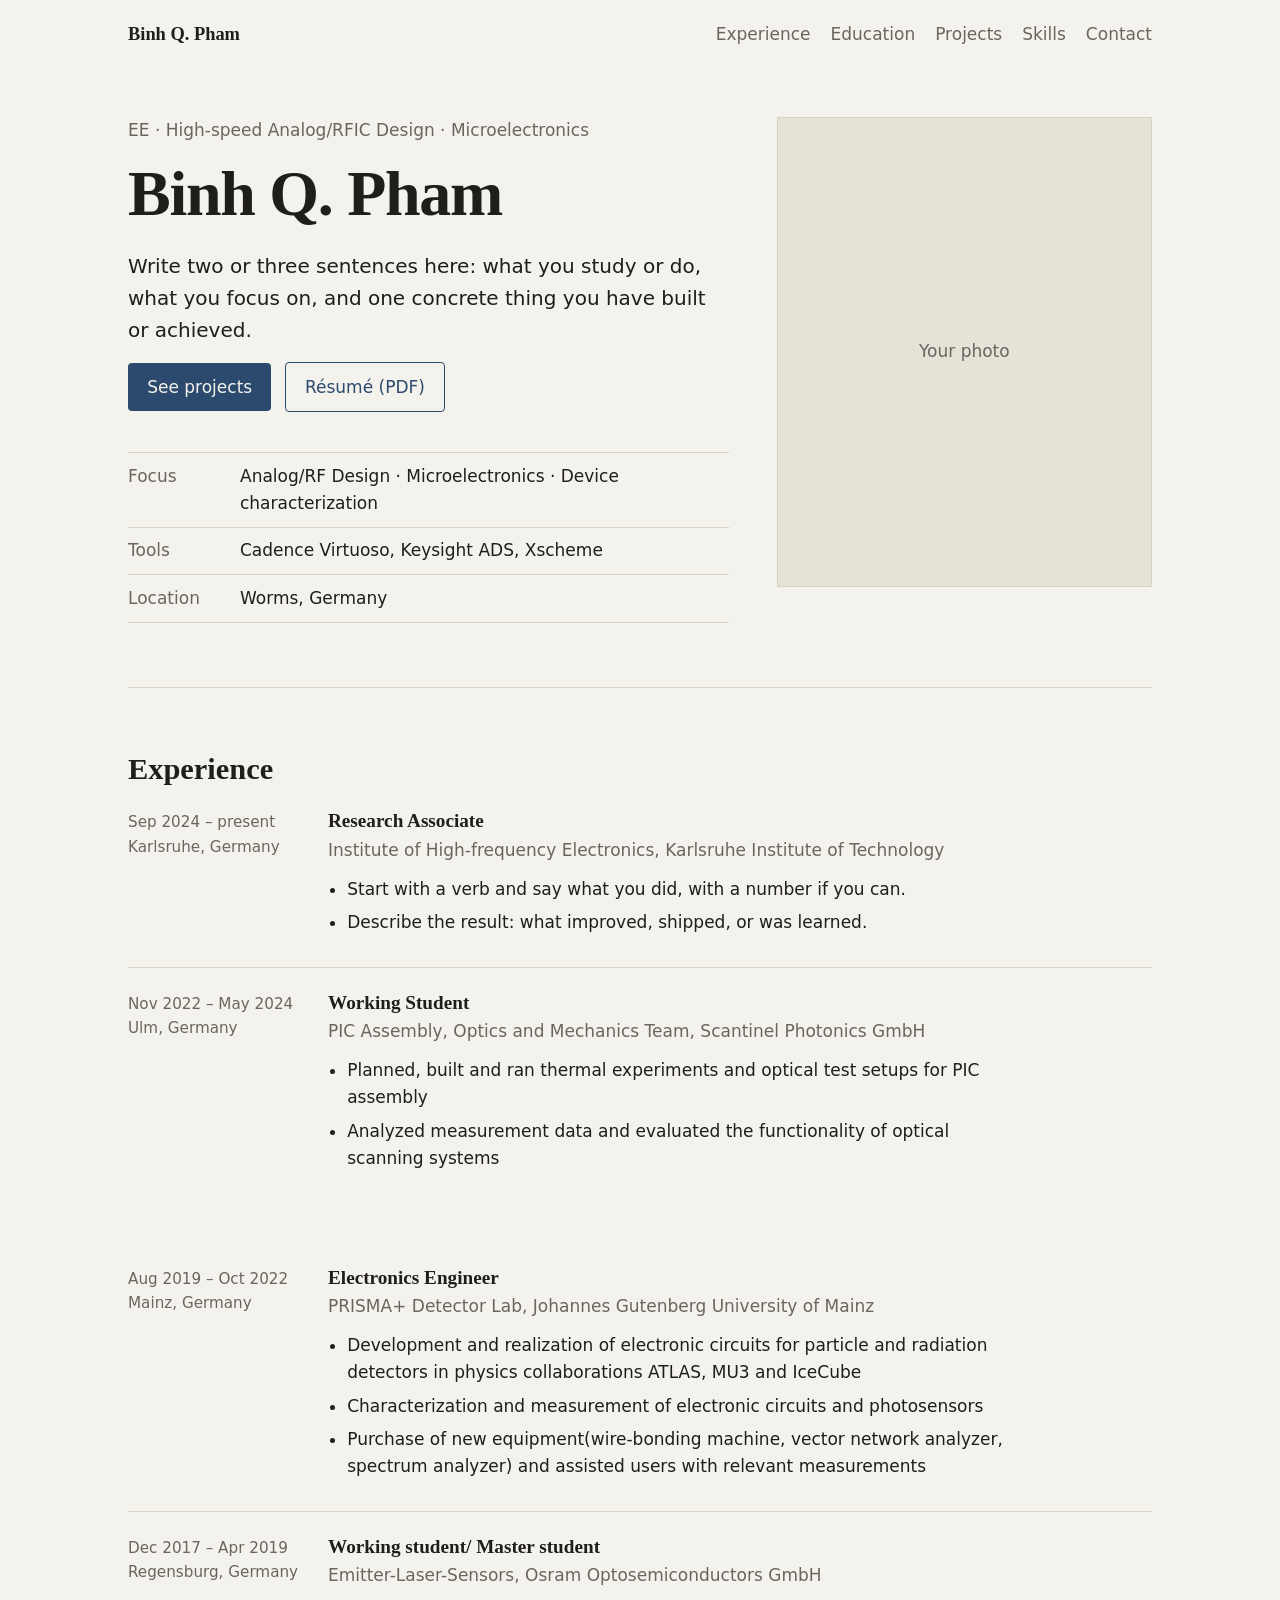
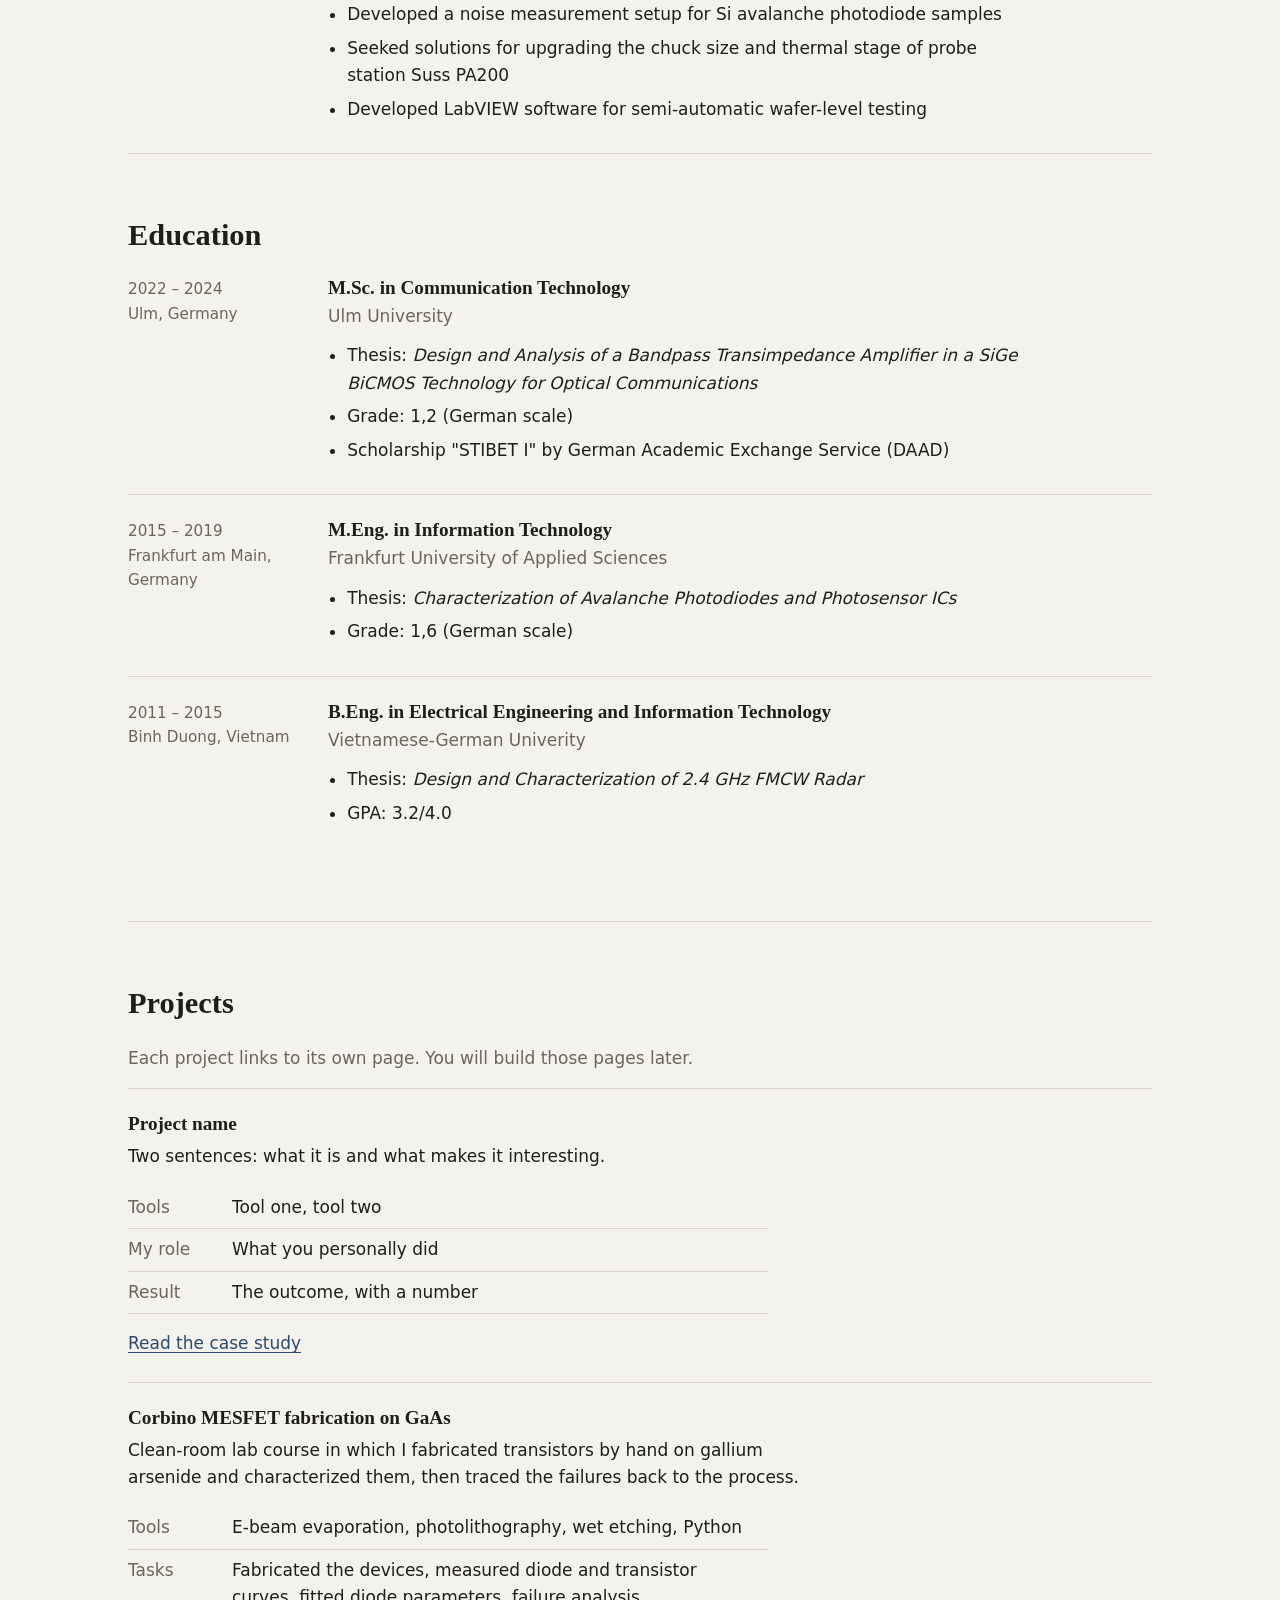
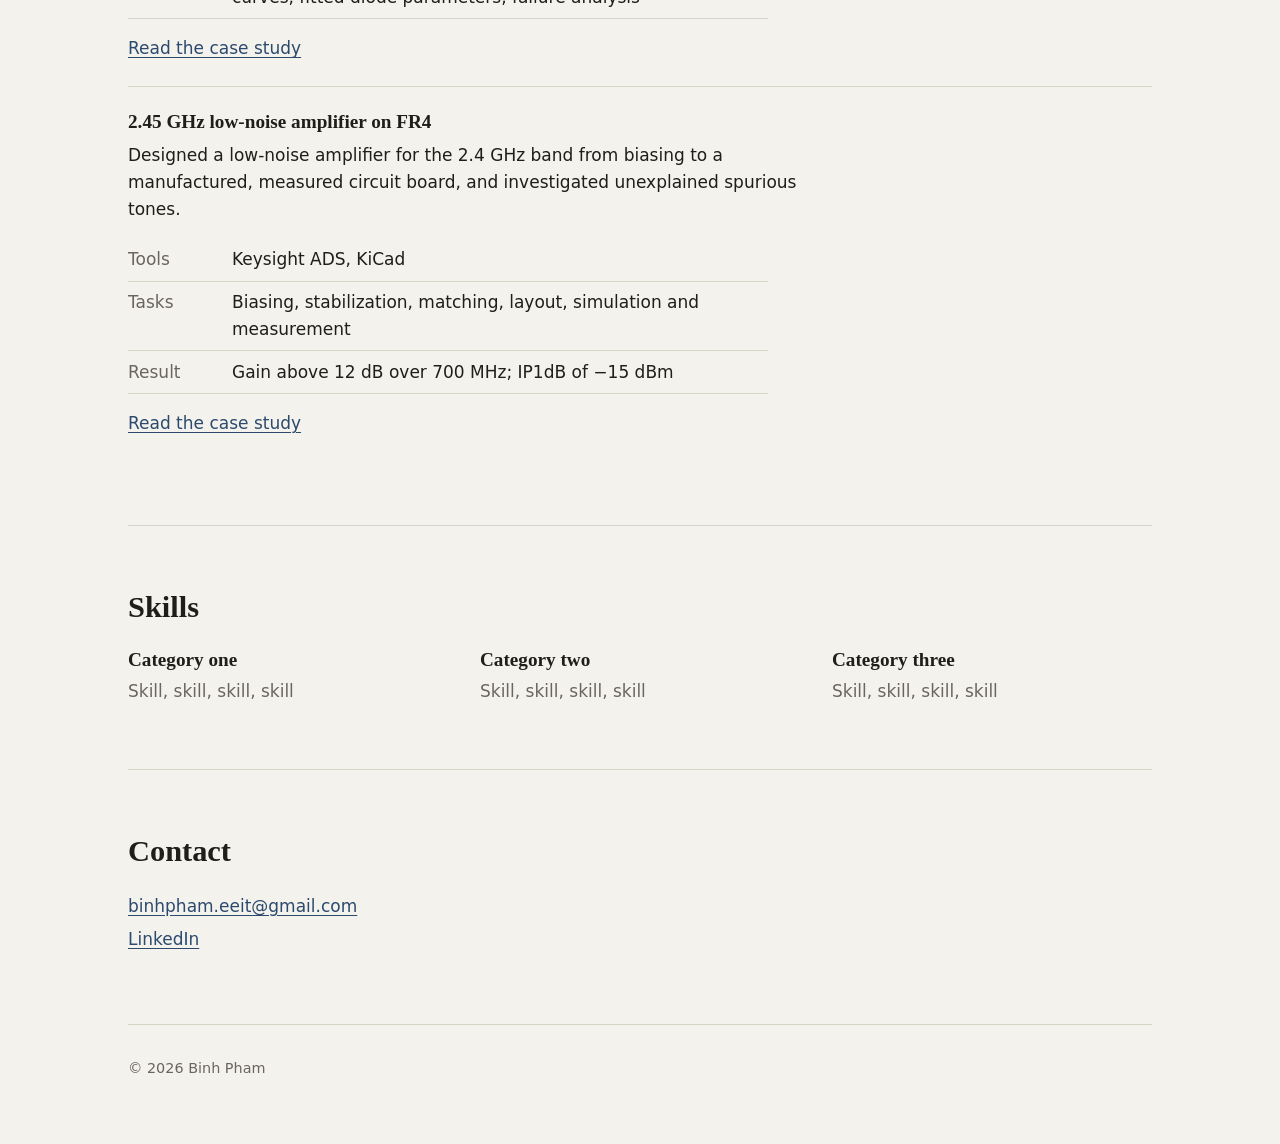
==== index.html @ affe750f "Update index.html" ====
<!DOCTYPE html>
<!-- Every HTML file starts with the line above. It tells the browser "this is modern HTML". -->
<html lang="en">
<head>
  <!-- <head> holds information ABOUT the page. Nothing in here is shown on the page itself. -->
  <meta charset="utf-8">
  <!-- Makes the page scale correctly on phones. Always include it. -->
  <meta name="viewport" content="width=device-width, initial-scale=1">

  <!-- The text shown in the browser tab and in Google results. -->
  <title>Binh Pham — High-speed Analog/RFIC</title>
  <meta name="description" content="One sentence about who you are and what you do.">
  <meta name="theme-color" content="#f4f2ed">

  <!-- Connects this page to your stylesheet. The path is relative: same folder as index.html. -->
  <link rel="stylesheet" href="style.css">
</head>

<body>
  <!-- <body> holds everything visible on the page. -->

  <!-- Lets keyboard users jump past the menu. It stays hidden until they press Tab. -->
  <a class="skip" href="#main">Skip to content</a>

  <!-- <header> = the top bar. <nav> = a group of navigation links. -->
  <header class="site-header">
    <a class="brand" href="index.html">Binh Q. Pham</a>
    <nav aria-label="Main">
      <!-- href="#experience" scrolls to the element with id="experience" further down. -->
      <a href="#experience">Experience</a>
      <a href="#education">Education</a>
      <a href="#projects">Projects</a>
      <a href="#skills">Skills</a>
      <a href="#contact">Contact</a>
    </nav>
  </header>

  <!-- <main> = the unique content of this page. Use it once per page. -->
  <main id="main">

    <!-- ===== HERO: the first thing visitors see ===== -->
    <section class="hero">
      <div class="hero-text">
        <p class="kicker">EE &middot; High-speed Analog/RFIC Design &middot; Microelectronics</p>
        <!-- <h1> is the main title. Use exactly one per page. -->
        <h1>Binh Q. Pham</h1>
        <p class="lead">
          Write two or three sentences here: what you study or do, what you focus on,
          and one concrete thing you have built or achieved.
        </p>
        <p>
          <a class="button" href="#projects">See projects</a>
          <a class="button button-quiet" href="assets/your-resume.pdf">Résumé (PDF)</a>
        </p>

        <!-- A <dl> is a "description list": pairs of label (dt) and value (dd). -->
        <dl class="facts">
          <div><dt>Focus</dt><dd>Analog/RF Design &middot; Microelectronics &middot; Device characterization</dd></div>
          <div><dt>Tools</dt><dd>Cadence Virtuoso, Keysight ADS, Xscheme</dd></div>
          <div><dt>Location</dt><dd>Worms, Germany</dd></div>
        </dl>
      </div>

      <!-- Placeholder portrait. Later, replace this whole <div> with:
           <img src="assets/portrait.jpg" alt="Portrait of Your Name"> -->
      <figure class="portrait">
        <div class="portrait-box" role="img" aria-label="Portrait placeholder">Your photo</div>
        <!--figcaption>Fig. 1: A caption about the photo</figcaption-->
      </figure>
    </section>

    <!-- ===== EXPERIENCE ===== -->
    <section id="experience">
      <h2>Experience</h2>

      <!-- <article> = a self-contained block. Copy this block for each job. -->
      <article class="entry">
        <p class="entry-meta">Sep 2024 – present<br>Karlsruhe, Germany</p>
        <div>
          <h3>Research Associate</h3>
          <p class="org">Institute of High-frequency Electronics, Karlsruhe Institute of Technology</p>
          <!-- <ul> = bullet list, <li> = one bullet. -->
          <ul>
            <li>Start with a verb and say what you did, with a number if you can.</li>
            <li>Describe the result: what improved, shipped, or was learned.</li>
          </ul>
        </div>
      </article>

      <article class="entry">
        <p class="entry-meta">Nov 2022 – May 2024<br>Ulm, Germany</p>
        <div>
          <h3>Working Student</h3>
          <p class="org">PIC Assembly, Optics and Mechanics Team, Scantinel Photonics GmbH</p>
          <ul>
            <li>Planned, built and ran thermal experiments and optical test setups for PIC assembly</li>
            <li>Analyzed measurement data and evaluated the functionality of optical scanning systems</li>
            <!--li>Describe another.</li-->
          </ul>
        </div>
      </article>
    </section>

      <article class="entry">
        <p class="entry-meta">Aug 2019 – Oct 2022<br>Mainz, Germany</p>
        <div>
          <h3>Electronics Engineer</h3>
          <p class="org">PRISMA+ Detector Lab, Johannes Gutenberg University of Mainz</p>
          <!-- <ul> = bullet list, <li> = one bullet. -->
          <ul>
            <li>Development and realization of electronic circuits for particle and radiation detectors in physics collaborations ATLAS, MU3 and IceCube</li>
            <li>Characterization and measurement of electronic circuits and photosensors</li>
            <li>Purchase of new equipment(wire-bonding machine, vector network analyzer, spectrum analyzer) and assisted users with relevant measurements</li>
          </ul>
        </div>
      </article>

      <article class="entry">
        <p class="entry-meta">Dec 2017 – Apr 2019<br>Regensburg, Germany</p>
        <div>
          <h3>Working student/ Master student</h3>
          <p class="org">Emitter-Laser-Sensors, Osram Optosemiconductors GmbH</p>
          <!-- <ul> = bullet list, <li> = one bullet. -->
          <ul>
            <li>Developed a noise measurement setup for Si avalanche photodiode samples</li>
            <li>Seeked solutions for upgrading the chuck size and thermal stage of probe station Suss PA200</li>
            <li>Developed LabVIEW software for semi-automatic wafer-level testing</li>
          </ul>
        </div>
      </article>


    <!-- ===== EDUCATION ===== -->
    <!-- Same structure as Experience, so it reuses the same CSS (class="entry"). -->
    <section id="education">
      <h2>Education</h2>
 
      <!-- Copy this whole <article> block for each degree. List the most recent first. -->
      <article class="entry">
        <p class="entry-meta">2022 – 2024<br>Ulm, Germany</p>
        <div>
          <h3>M.Sc. in Communication Technology</h3>
          <p class="org">Ulm University</p>
          <ul>
            <li>Thesis: <em>Design and Analysis of a Bandpass Transimpedance Amplifier in a SiGe BiCMOS Technology for Optical Communications</em></li>
            <li>Grade: 1,2 (German scale)</li>
            <li>Scholarship "STIBET I" by German Academic Exchange Service (DAAD)</li>
          </ul>
        </div>
      </article>
      
      <article class="entry">
        <p class="entry-meta">2015 – 2019<br>Frankfurt am Main, Germany</p>
        <div>
          <h3>M.Eng. in Information Technology</h3>
          <p class="org">Frankfurt University of Applied Sciences</p>
          <ul>
            <li>Thesis: <em>Characterization of Avalanche Photodiodes and Photosensor ICs</em></li>
            <li>Grade: 1,6 (German scale)</li>
          </ul>
        </div>
      </article>
 
      <article class="entry">
        <p class="entry-meta">2011 – 2015<br>Binh Duong, Vietnam</p>
        <div>
          <h3>B.Eng. in Electrical Engineering and Information Technology</h3>
          <p class="org">Vietnamese-German Univerity</p>
          <ul>
            <li>Thesis: <em>Design and Characterization of 2.4 GHz FMCW Radar</em></li>
            <li>GPA: 3.2/4.0</li>
          </ul>
        </div>
      </article>
    </section>

    
    <!-- ===== PROJECTS ===== -->
    <section id="projects">
      <h2>Projects</h2>
      <p class="section-note">Each project links to its own page. You will build those pages later.</p>

      <article class="project">
        <h3>Project name</h3>
        <p>Two sentences: what it is and what makes it interesting.</p>
        <!-- A table is the right tool for rows of facts like this. -->
        <table>
          <tr><th scope="row">Tools</th><td>Tool one, tool two</td></tr>
          <tr><th scope="row">My role</th><td>What you personally did</td></tr>
          <tr><th scope="row">Result</th><td>The outcome, with a number</td></tr>
        </table>
        <a href="projects/project-one.html">Read the case study</a>
      </article>

      <article class="project">
        <h3>Corbino MESFET fabrication on GaAs</h3>
        <p>Clean-room lab course in which I fabricated transistors by hand on gallium arsenide and characterized them, then traced the failures back to the process.</p>
        <!-- A table is the right tool for rows of facts like this. -->
        <table>
          <tr><th scope="row">Tools</th><td>E-beam evaporation, photolithography, wet etching, Python</td></tr>
          <tr><th scope="row">Tasks</th><td>Fabricated the devices, measured diode and transistor curves, fitted diode parameters, failure analysis</td></tr>
          <!--tr><th scope="row">Result</th><td>1 of 4 wafers gave working transistors; gap of 1.8 µm vs under 0.5 µm explained the failures</td></tr-->
        </table>
        <a href="projects/semiconductor-lab.html">Read the case study</a>
      </article>

      <article class="project">
        <h3>2.45 GHz low-noise amplifier on FR4</h3>
        <p>Designed a low-noise amplifier for the 2.4 GHz band from biasing to a manufactured, measured circuit board, and investigated unexplained spurious tones.</p>
        <table>
          <tr><th scope="row">Tools</th><td>Keysight ADS, KiCad</td></tr>
          <tr><th scope="row">Tasks</th><td>Biasing, stabilization, matching, layout, simulation and measurement</td></tr>
          <tr><th scope="row">Result</th><td>Gain above 12 dB over 700 MHz; IP1dB of −15 dBm</td></tr>
        </table>
        <a href="projects/lna-2p45ghz.html">Read the case study</a>
      </article>
    </section>

    <!-- ===== SKILLS ===== -->
    <section id="skills">
      <h2>Skills</h2>
      <div class="skills">
        <div>
          <h3>Category one</h3>
          <p>Skill, skill, skill, skill</p>
        </div>
        <div>
          <h3>Category two</h3>
          <p>Skill, skill, skill, skill</p>
        </div>
        <div>
          <h3>Category three</h3>
          <p>Skill, skill, skill, skill</p>
        </div>
      </div>
    </section>

    <!-- ===== CONTACT ===== -->
    <section id="contact">
      <h2>Contact</h2>
      <!--p>Say what you are looking for, for example internships or collaborations.</p-->
      <ul class="links">
        <li><a href="mailto:binhpham.eeit@gmail.com">binhpham.eeit@gmail.com</a></li>
        <li><a href="https://www.linkedin.com/in/phamquangbinh">LinkedIn</a></li>
        <!--li><a href="https://github.com/your-username">GitHub</a></li-->
      </ul>
    </section>

  </main>

  <!-- <footer> = the bottom strip of the page. -->
  <footer class="site-footer">
    <p>© 2026 Binh Pham</p>
  </footer>

</body>
</html>
---- style.css ----
/* CSS controls how the HTML looks. Each rule is: selector { property: value; } */

/* 1. Variables: define colors and fonts once, reuse them everywhere with var(--name). */
:root {
  --paper: #f4f2ed;   /* page background, warm off-white like the reference */
  --ink: #1f1e1b;     /* main text */
  --muted: #6a665e;   /* secondary text */
  --rule: #d8d3c7;    /* thin divider lines */
  --accent: #2c4a6e;  /* links and buttons: change this to make it yours */

  --serif: Georgia, "Times New Roman", serif;
  --sans: system-ui, -apple-system, "Segoe UI", Roboto, sans-serif;
}

/* 2. Reset: make width calculations predictable and remove default page margin. */
* { box-sizing: border-box; }
html { scroll-behavior: smooth; scroll-padding-top: 4.5rem; }
body {
  margin: 0;
  background: var(--paper);
  color: var(--ink);
  font-family: var(--sans);
  font-size: 1.0625rem;   /* 17px */
  line-height: 1.6;
}

/* 3. Typography */
h1, h2, h3 { font-family: var(--serif); font-weight: 600; line-height: 1.15; margin: 0; }
h1 { font-size: clamp(2.6rem, 6vw, 4rem); letter-spacing: -0.02em; }
h2 { font-size: 1.9rem; margin-bottom: 1.5rem; }
h3 { font-size: 1.2rem; }
p { margin: 0 0 1rem; max-width: 65ch; }   /* ch = width of a "0"; keeps lines readable */
a { color: var(--accent); text-underline-offset: 3px; }
a:hover { text-decoration-thickness: 2px; }

/* Visible outline for keyboard users */
a:focus-visible { outline: 3px solid var(--accent); outline-offset: 3px; }

/* 4. Layout: every section is centered and no wider than 64rem. */
.site-header, main, .site-footer {
  width: min(64rem, 100% - 2.5rem);   /* 2.5rem of breathing room on small screens */
  margin-inline: auto;
}
section { padding: 4rem 0; border-top: 1px solid var(--rule); }
.hero { border-top: 0; }

/* Skip link: hidden until focused */
.skip { position: absolute; left: -999px; }
.skip:focus { left: 1rem; top: 1rem; background: var(--ink); color: var(--paper); padding: .5rem 1rem; }

/* 5. Header: brand on the left, links on the right (flexbox does the spacing). */
.site-header {
  display: flex;
  justify-content: space-between;
  align-items: center;
  flex-wrap: wrap;
  gap: .5rem 1.5rem;
  padding: 1.25rem 0;
}
.brand { font-family: var(--serif); font-weight: 600; font-size: 1.15rem; color: var(--ink); text-decoration: none; }
nav { display: flex; flex-wrap: wrap; gap: 1.25rem; }
nav a { color: var(--muted); text-decoration: none; }
nav a:hover { color: var(--ink); }

/* 6. Hero: text on the left, portrait on the right (grid = two columns). */
.hero {
  display: grid;
  grid-template-columns: 1.6fr 1fr;
  gap: 3rem;
  align-items: start;
  padding-top: 3rem;
}
.kicker { color: var(--muted); margin-bottom: .75rem; }
.lead { font-size: 1.25rem; margin-top: 1.25rem; }

.button {
  display: inline-block;
  background: var(--accent);
  color: var(--paper);
  padding: .65rem 1.2rem;
  border-radius: 4px;
  text-decoration: none;
  margin: 0 .5rem .5rem 0;
}
.button:hover { background: var(--ink); }
.button-quiet { background: transparent; color: var(--accent); border: 1px solid var(--accent); }
.button-quiet:hover { background: var(--accent); color: var(--paper); }

/* Facts list under the hero text */
.facts { margin: 2rem 0 0; border-top: 1px solid var(--rule); }
.facts div { display: grid; grid-template-columns: 7rem 1fr; padding: .6rem 0; border-bottom: 1px solid var(--rule); }
.facts dt { color: var(--muted); }
.facts dd { margin: 0; }

/* Portrait figure and caption */
.portrait { margin: 0; }
.portrait-box {
  aspect-ratio: 4 / 5;
  background: #e6e2d8;
  border: 1px solid var(--rule);
  display: grid;
  place-items: center;
  color: var(--muted);
}
.portrait img { width: 100%; height: auto; display: block; }
figcaption { margin-top: .5rem; font-size: .85rem; color: var(--muted); }

/* 7. Experience: date column on the left, details on the right */
.entry { display: grid; grid-template-columns: 11rem 1fr; gap: 1.5rem; padding: 1.5rem 0; border-top: 1px solid var(--rule); }
.entry:first-of-type { border-top: 0; padding-top: 0; }
.entry-meta { color: var(--muted); font-size: .95rem; margin: 0; }
.org { color: var(--muted); margin: .25rem 0 .75rem; }
.entry ul { margin: 0; padding-left: 1.2rem; max-width: 65ch; }
.entry li { margin-bottom: .4rem; }

/* 8. Projects */
.section-note { color: var(--muted); }
.project { padding: 1.5rem 0; border-top: 1px solid var(--rule); }
.project h3 { margin-bottom: .5rem; }
table { border-collapse: collapse; margin: 1rem 0; width: 100%; max-width: 40rem; }
th, td { text-align: left; vertical-align: top; padding: .45rem 1rem .45rem 0; border-bottom: 1px solid var(--rule); }
th { width: 6.5rem; font-weight: 500; color: var(--muted); }

/* 9. Skills: three columns that stack on small screens automatically */
.skills { display: grid; grid-template-columns: repeat(auto-fit, minmax(14rem, 1fr)); gap: 2rem; }
.skills h3 { margin-bottom: .4rem; }
.skills p { margin: 0; color: var(--muted); }

/* 10. Contact and footer */
.links { list-style: none; padding: 0; margin: 0; }
.links li { margin-bottom: .4rem; }
.site-footer { padding: 2rem 0 3rem; border-top: 1px solid var(--rule); color: var(--muted); font-size: .9rem; }

/* 11. Responsive: below 700px wide, stack columns instead of side by side. */
@media (max-width: 700px) {
  .hero { grid-template-columns: 1fr; }
  .portrait { max-width: 18rem; }
  .entry { grid-template-columns: 1fr; gap: .5rem; }
}

/* Respect people who turn off animations in their system settings. */
@media (prefers-reduced-motion: reduce) {
  html { scroll-behavior: auto; }
}

/* ===== Case-study pages (projects/*.html) ===== */

/* Small "back" link above the page title */
.back { display: inline-block; margin-bottom: 1.5rem; color: var(--muted); text-decoration: none; }
.back:hover { color: var(--ink); }

/* Figures inside the text: image on top, caption below */
main figure { margin: 1.5rem 0; }
main figure img { width: 100%; height: auto; display: block; border: 1px solid var(--rule); background: #fff; }
.hero .portrait img { border: 0; }

/* Two figures side by side; they stack on narrow screens */
.figure-row { display: grid; grid-template-columns: repeat(auto-fit, minmax(16rem, 1fr)); gap: 1.5rem; }
.figure-row figure { margin: 0; }

/* Process steps: numbering is correct here because the content really is a sequence */
.steps { list-style: none; counter-reset: step; padding: 0; margin: 1.5rem 0; max-width: 46rem; }
.steps li { counter-increment: step; display: grid; grid-template-columns: 2.5rem 1fr; gap: 0 1rem; padding: 1rem 0; border-top: 1px solid var(--rule); }
.steps li::before { content: counter(step); font-family: var(--serif); font-size: 1.5rem; line-height: 1.2; color: var(--accent); }
.steps h3 { font-size: 1.05rem; margin-bottom: .25rem; }
.steps p { margin: 0; }

/* Case-study sections have a little less vertical padding than the home page */
.case section { padding: 3rem 0; }
.case h2 { margin-bottom: 1rem; }
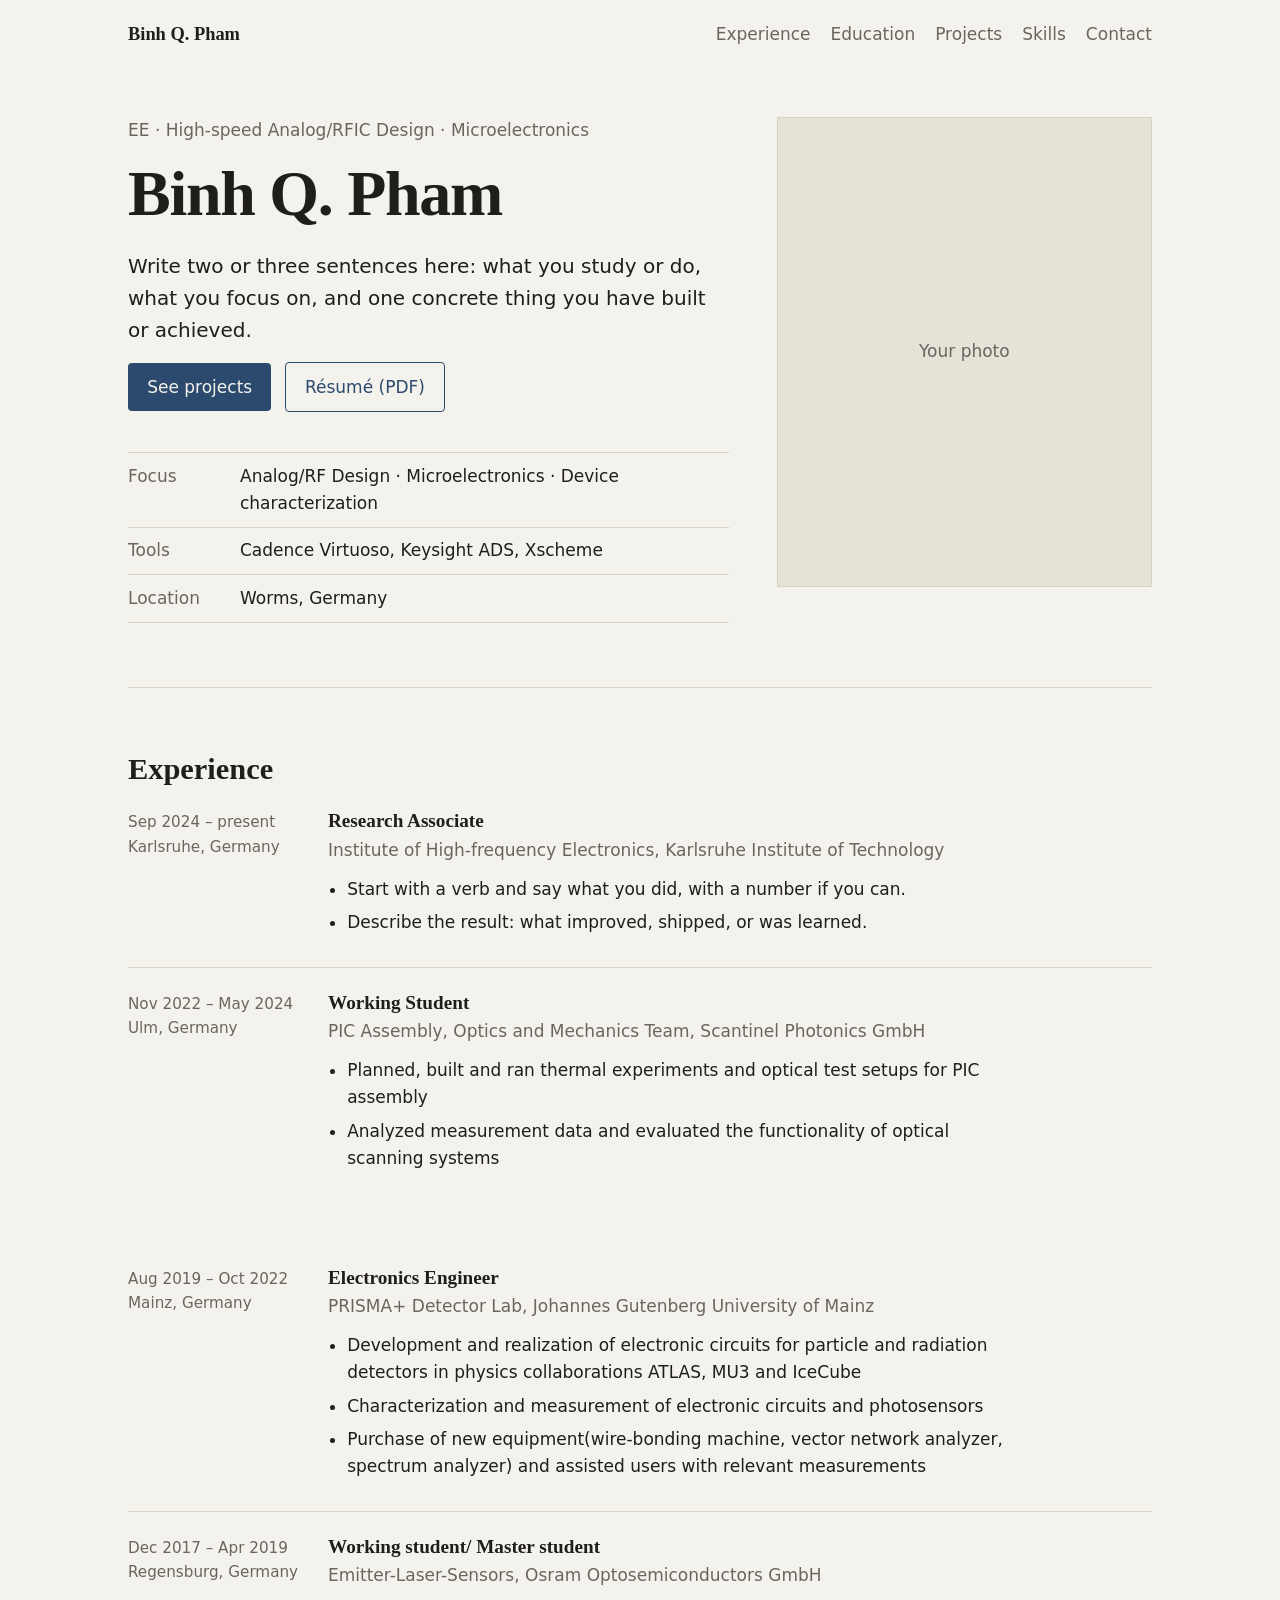
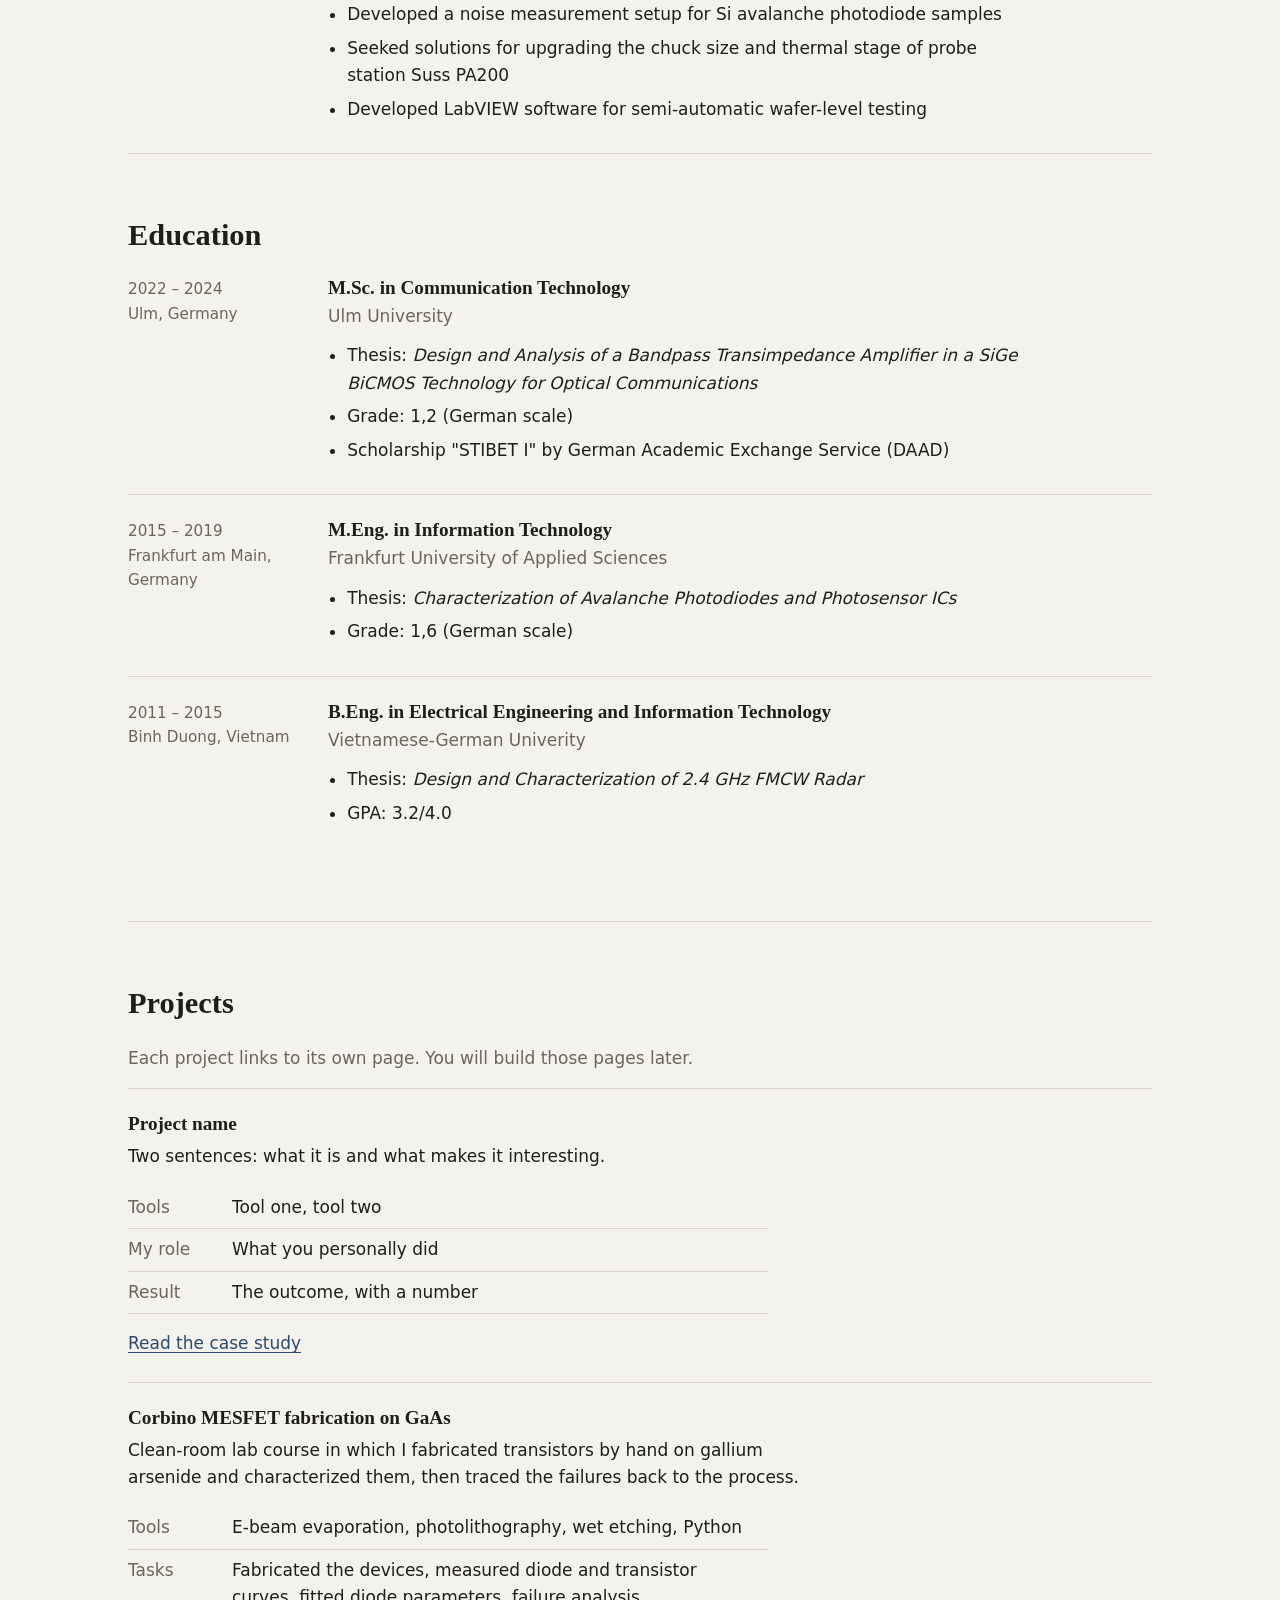
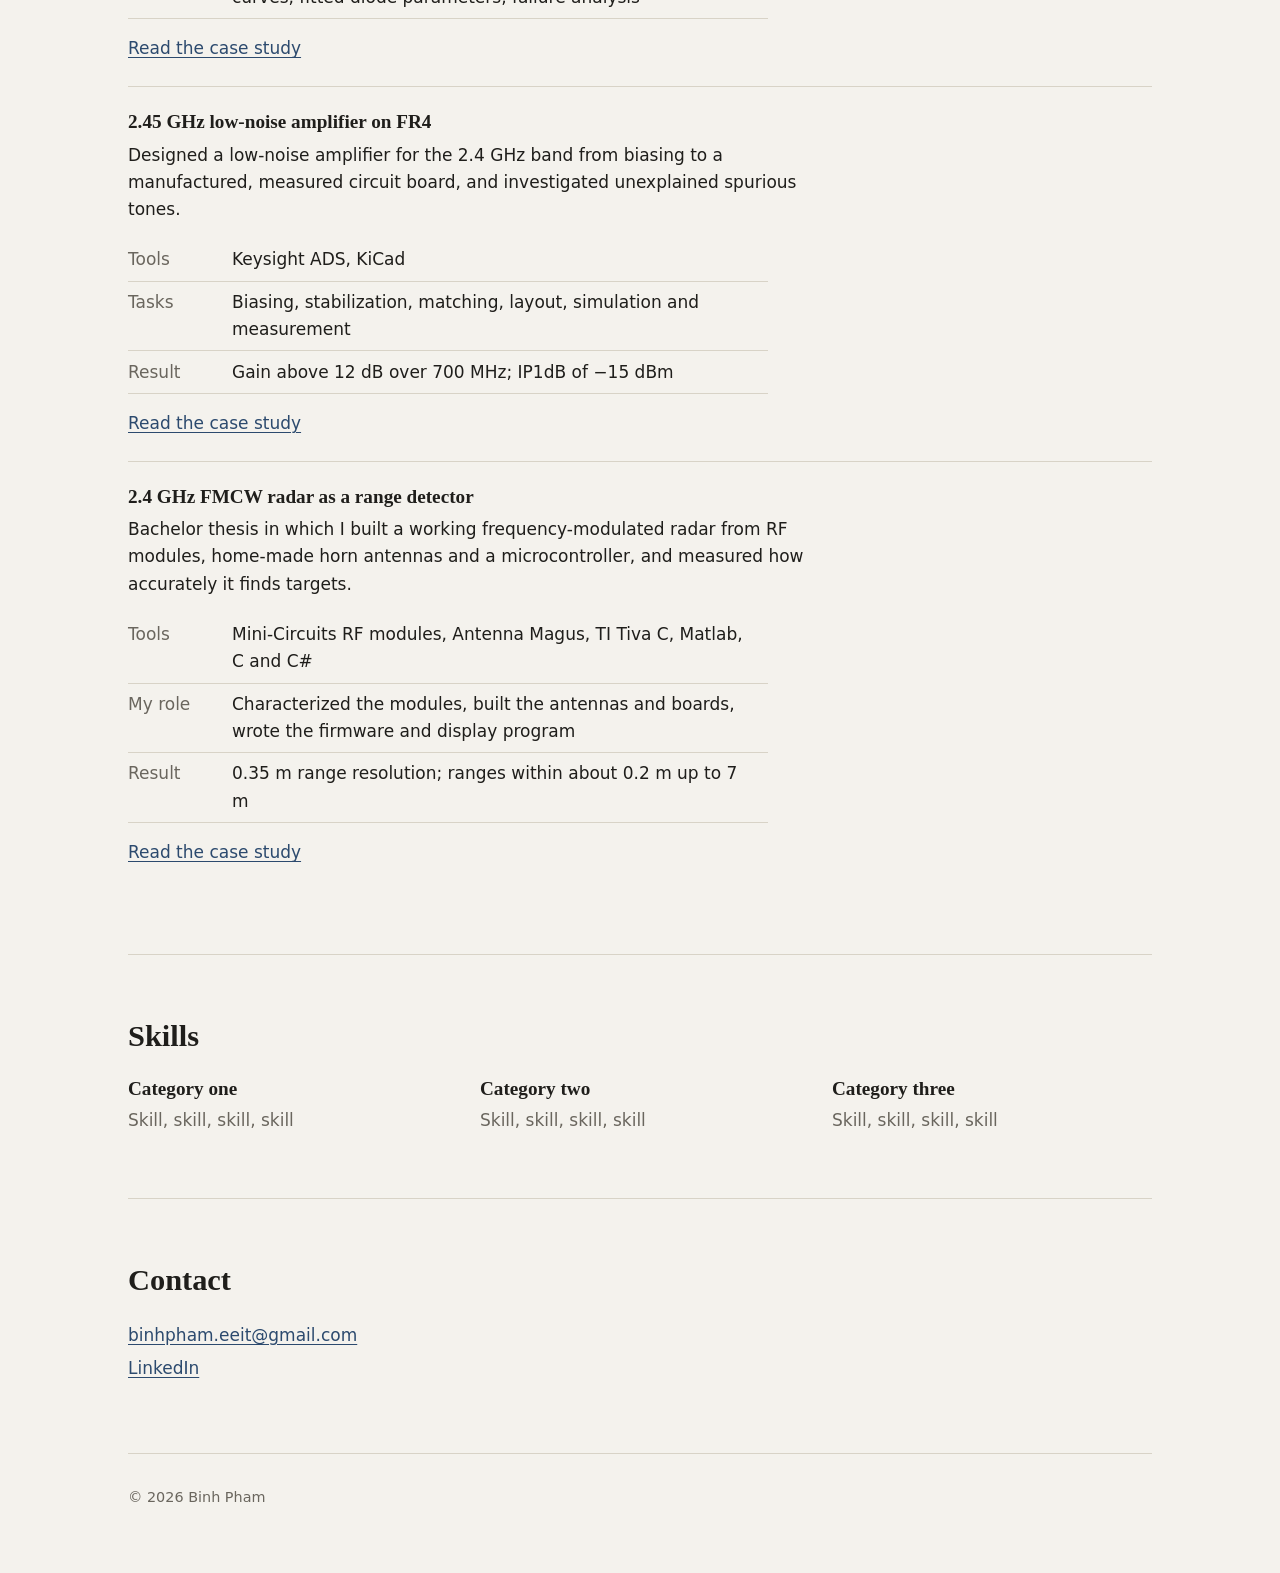
==== commit 2fd210f2: "Update index.html" ====
--- a/index.html
+++ b/index.html
@@ -214,6 +214,17 @@
         </table>
         <a href="projects/lna-2p45ghz.html">Read the case study</a>
       </article>
+
+      <article class="project">
+        <h3>2.4 GHz FMCW radar as a range detector</h3>
+        <p>Bachelor thesis in which I built a working frequency-modulated radar from RF modules, home-made horn antennas and a microcontroller, and measured how accurately it finds targets.</p>
+        <table>
+          <tr><th scope="row">Tools</th><td>Mini-Circuits RF modules, Antenna Magus, TI Tiva C, Matlab, C and C#</td></tr>
+          <tr><th scope="row">My role</th><td>Characterized the modules, built the antennas and boards, wrote the firmware and display program</td></tr>
+          <tr><th scope="row">Result</th><td>0.35 m range resolution; ranges within about 0.2 m up to 7 m</td></tr>
+        </table>
+        <a href="projects/fmcw-radar.html">Read the case study</a>
+      </article>
     </section>
 
     <!-- ===== SKILLS ===== -->
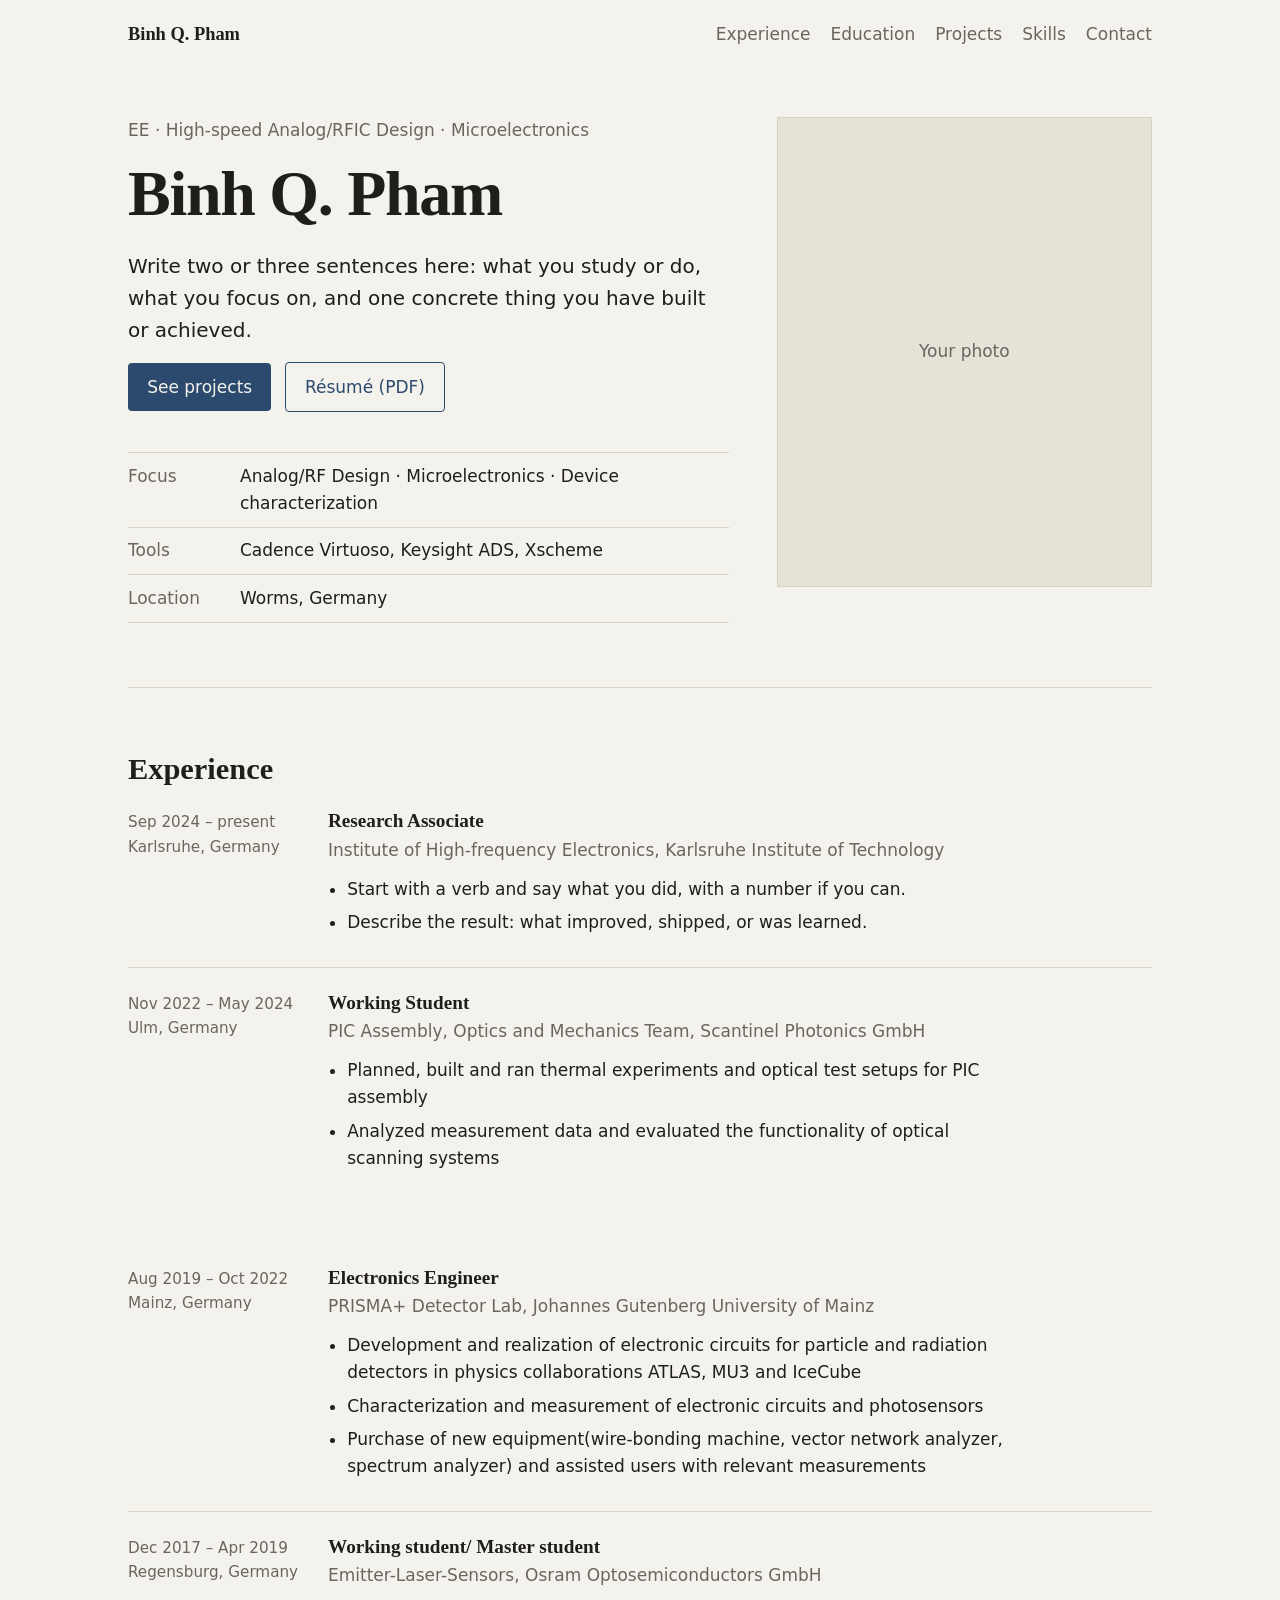
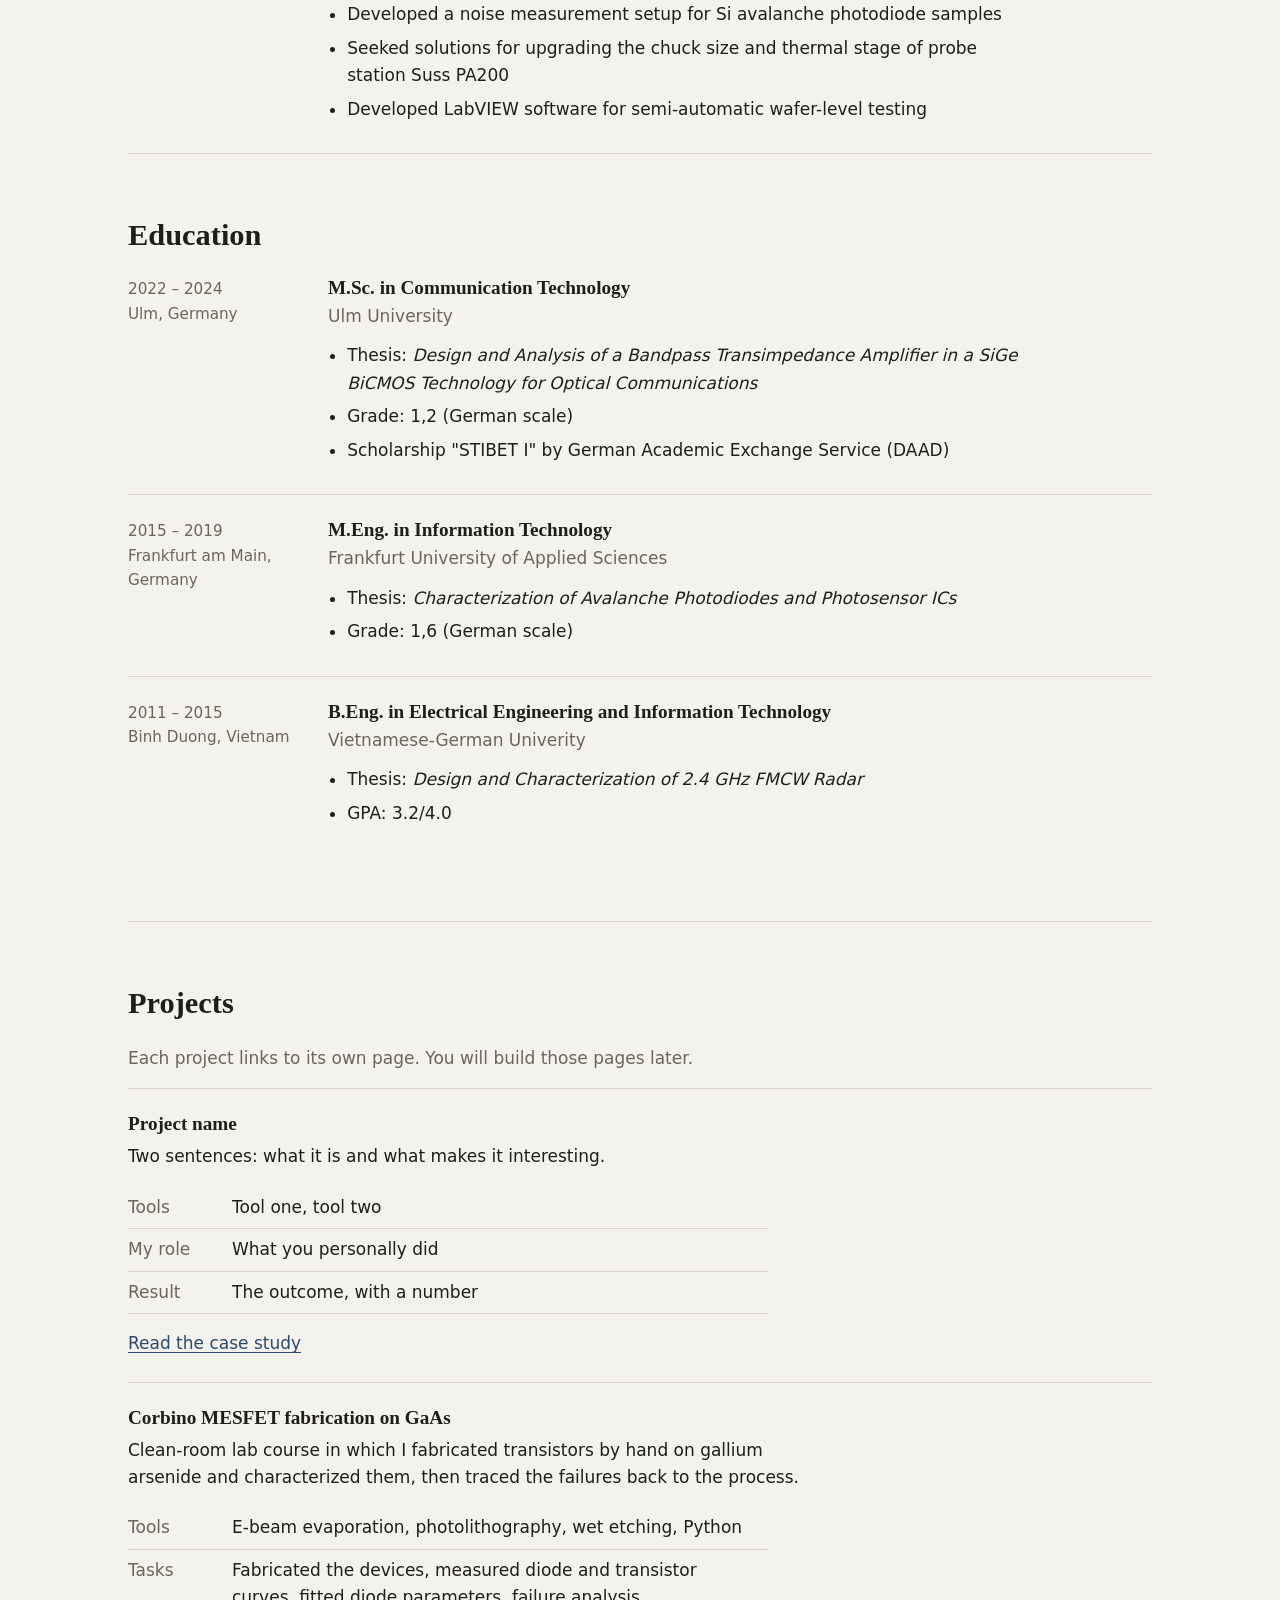
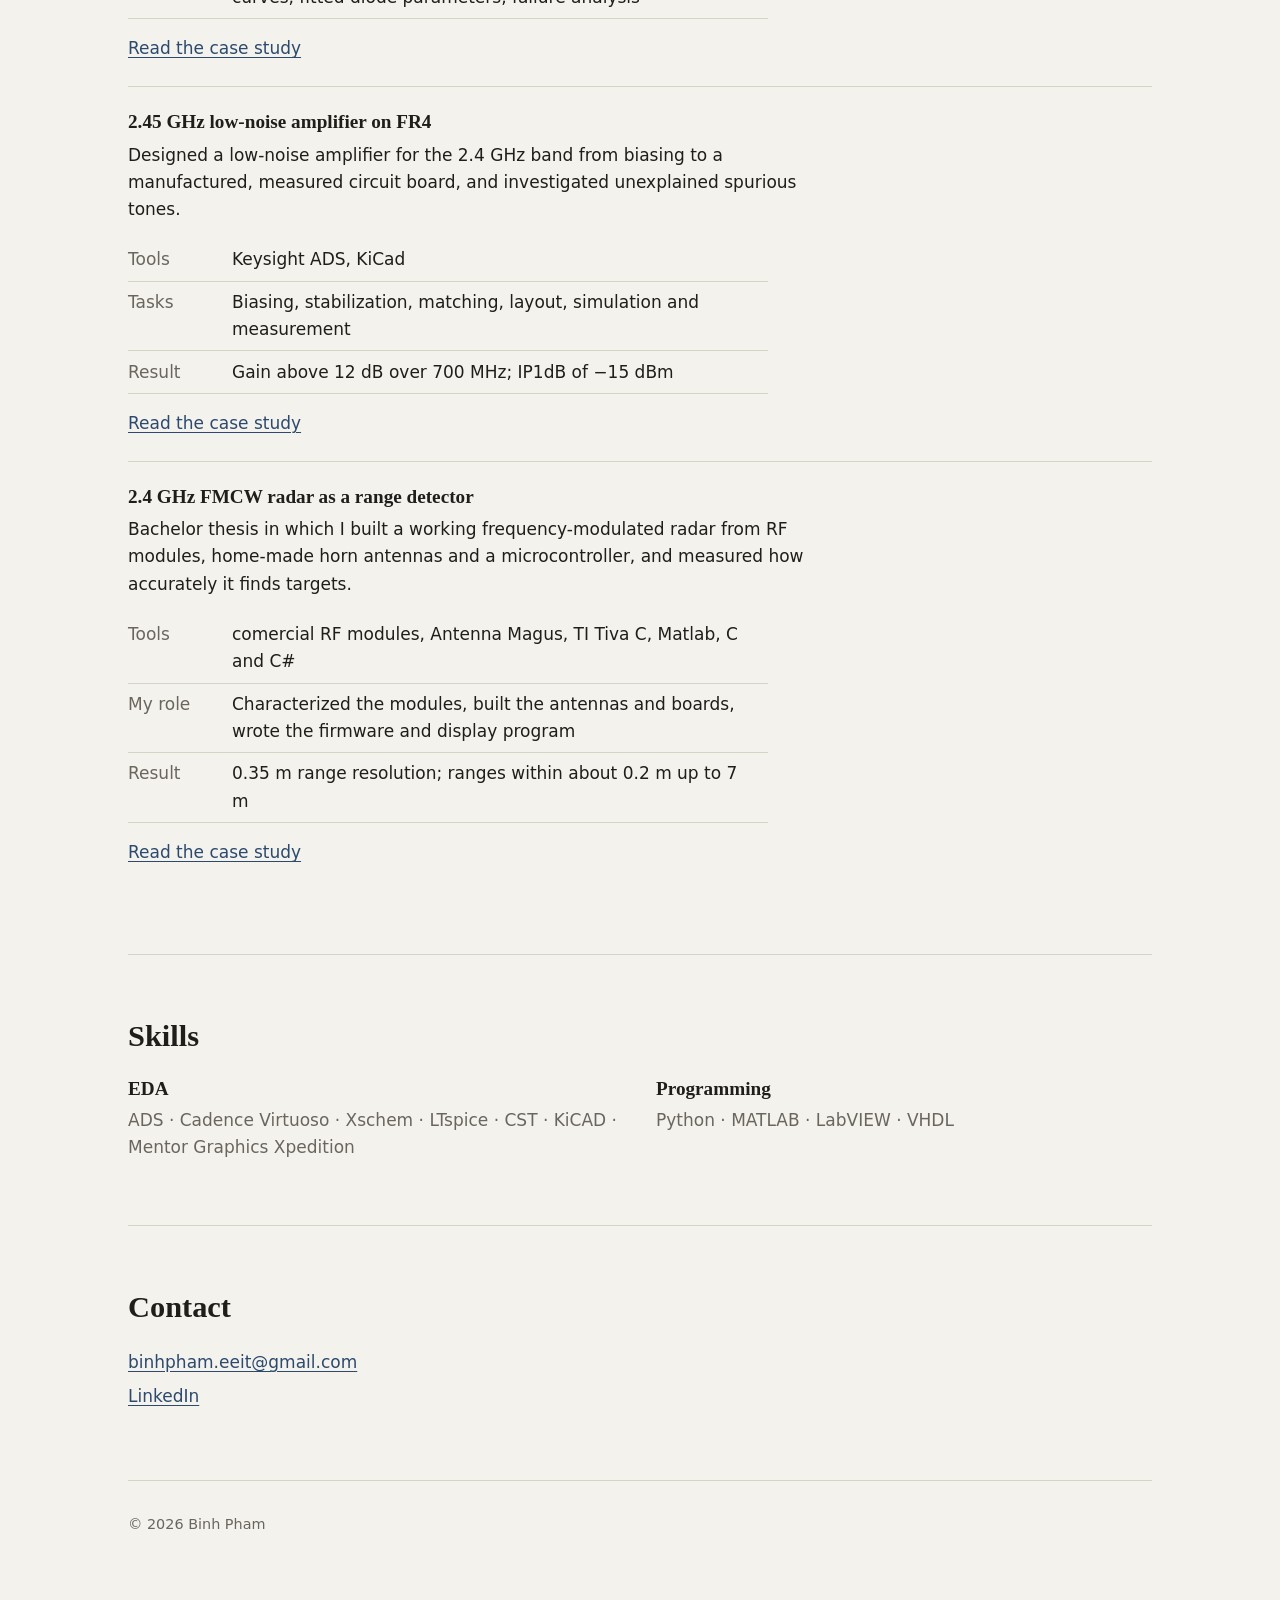
==== commit dd7c2603: "Update index.html" ====
--- a/index.html
+++ b/index.html
@@ -219,7 +219,7 @@
         <h3>2.4 GHz FMCW radar as a range detector</h3>
         <p>Bachelor thesis in which I built a working frequency-modulated radar from RF modules, home-made horn antennas and a microcontroller, and measured how accurately it finds targets.</p>
         <table>
-          <tr><th scope="row">Tools</th><td>Mini-Circuits RF modules, Antenna Magus, TI Tiva C, Matlab, C and C#</td></tr>
+          <tr><th scope="row">Tools</th><td>comercial RF modules, Antenna Magus, TI Tiva C, Matlab, C and C#</td></tr>
           <tr><th scope="row">My role</th><td>Characterized the modules, built the antennas and boards, wrote the firmware and display program</td></tr>
           <tr><th scope="row">Result</th><td>0.35 m range resolution; ranges within about 0.2 m up to 7 m</td></tr>
         </table>
@@ -232,17 +232,17 @@
       <h2>Skills</h2>
       <div class="skills">
         <div>
-          <h3>Category one</h3>
-          <p>Skill, skill, skill, skill</p>
-        </div>
-        <div>
-          <h3>Category two</h3>
-          <p>Skill, skill, skill, skill</p>
-        </div>
-        <div>
+          <h3>EDA</h3>
+          <p>ADS &middot; Cadence Virtuoso &middot; Xschem &middot; LTspice &middot; CST &middot; KiCAD &middot; Mentor Graphics Xpedition</p>
+        </div>
+        <div>
+          <h3>Programming</h3>
+          <p>Python &middot; MATLAB &middot; LabVIEW &middot; VHDL</p>
+        </div>
+        <!--div>
           <h3>Category three</h3>
           <p>Skill, skill, skill, skill</p>
-        </div>
+        </div-->
       </div>
     </section>
 
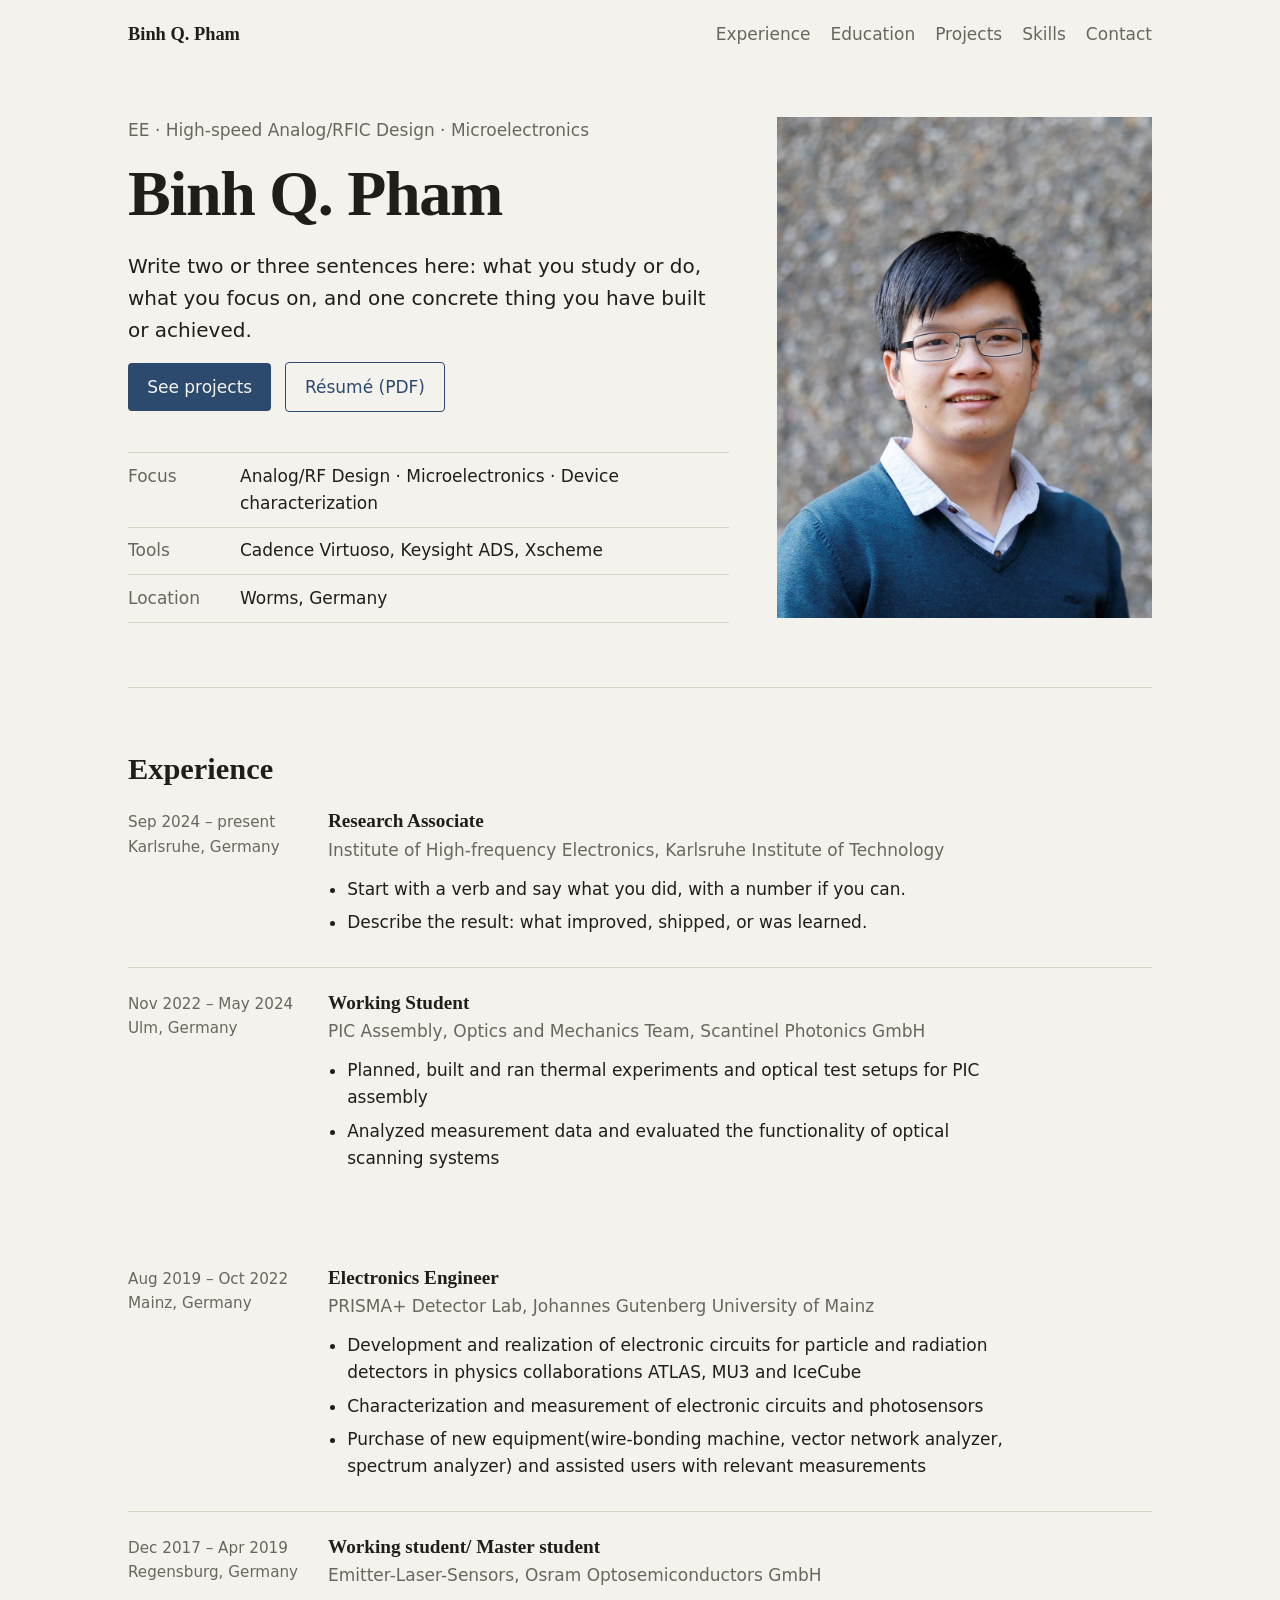
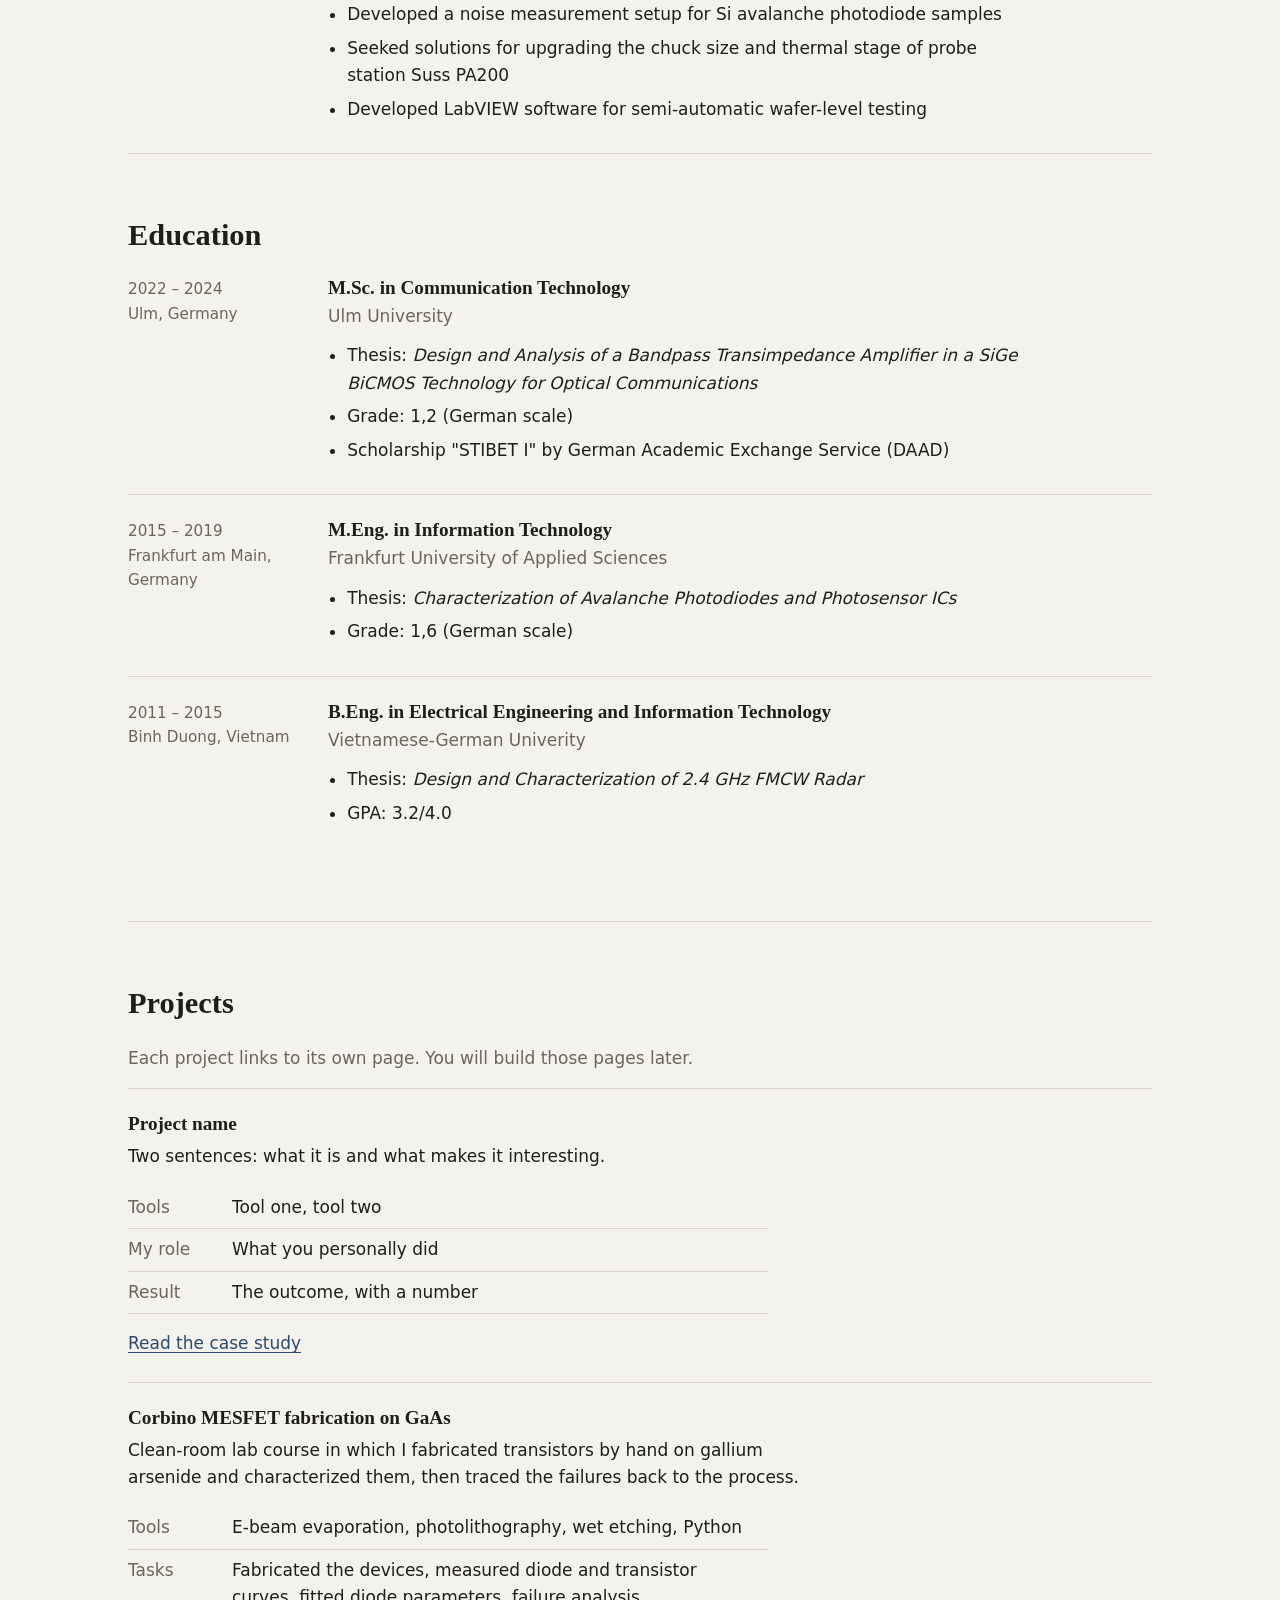
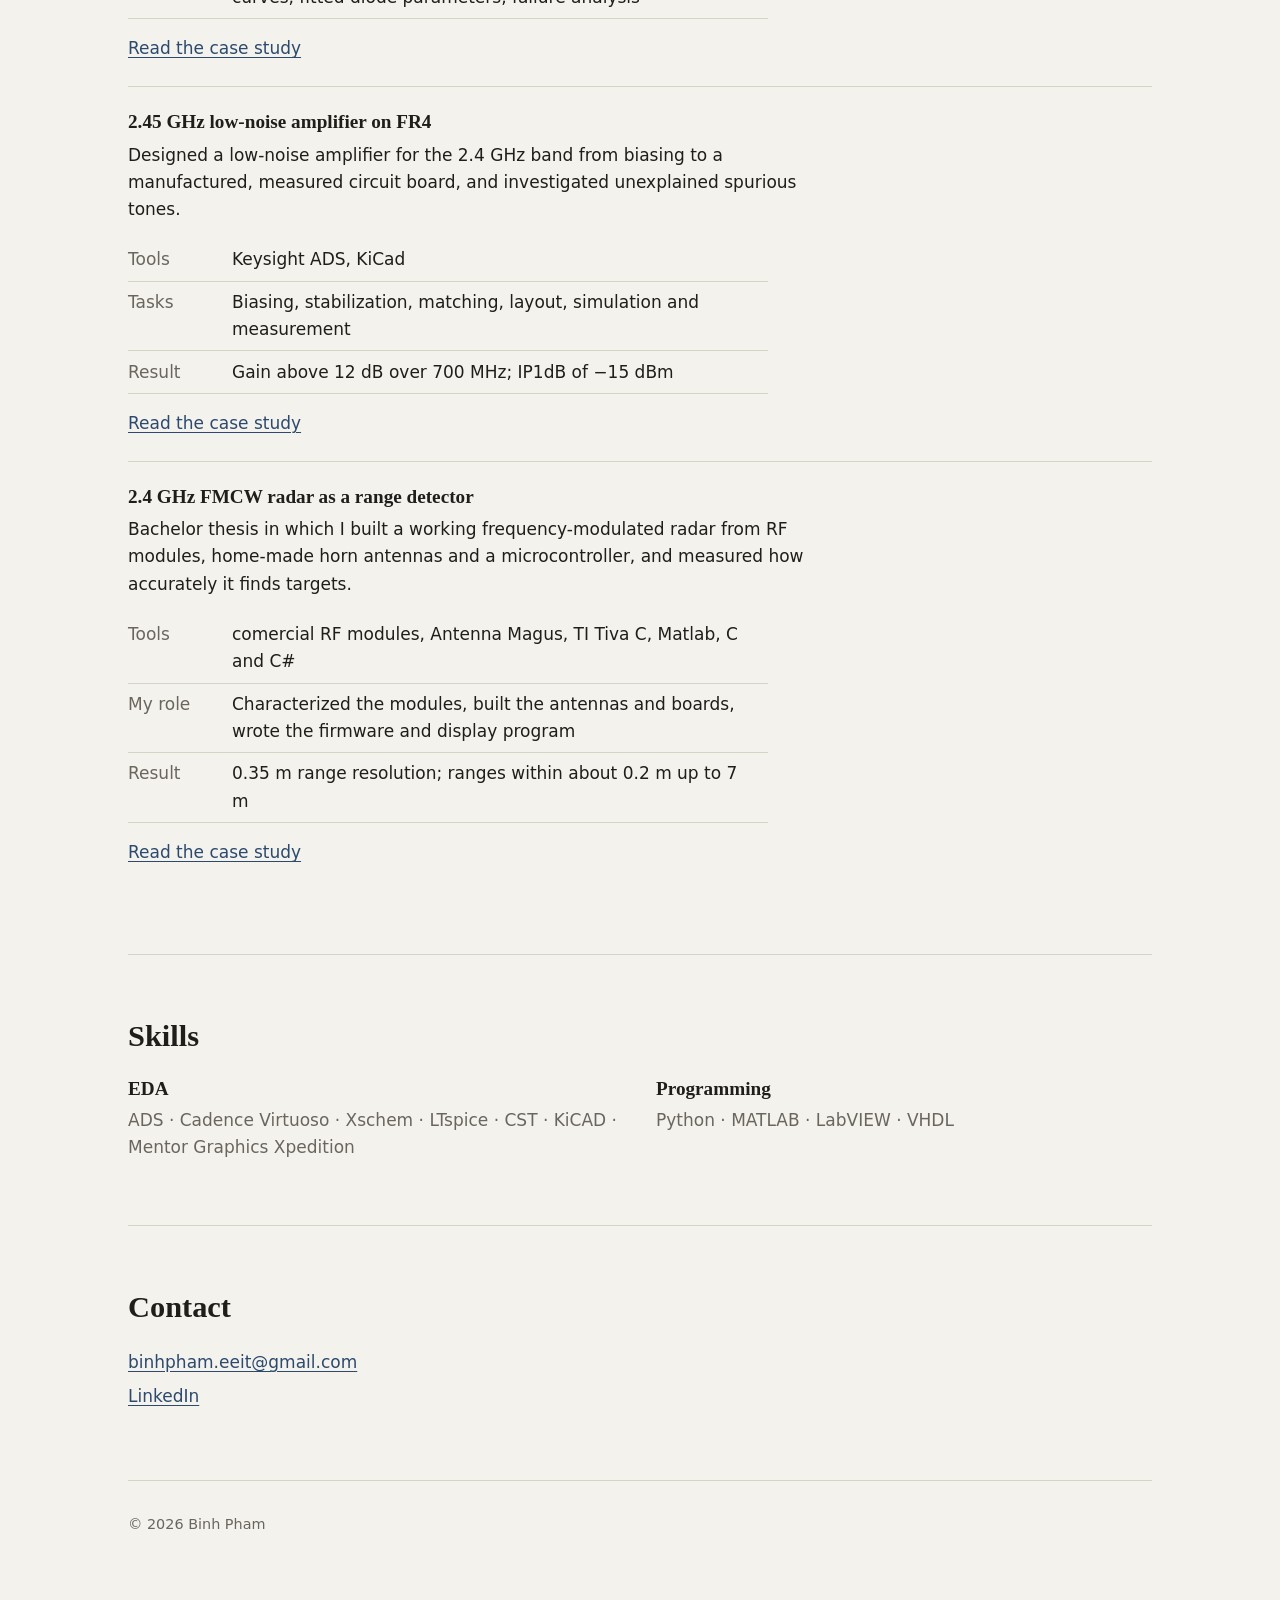
==== commit 239ed4f6: "Update index.html" ====
--- a/index.html
+++ b/index.html
@@ -64,7 +64,8 @@
       <!-- Placeholder portrait. Later, replace this whole <div> with:
            <img src="assets/portrait.jpg" alt="Portrait of Your Name"> -->
       <figure class="portrait">
-        <div class="portrait-box" role="img" aria-label="Portrait placeholder">Your photo</div>
+        <!--div class="portrait-box" role="img" aria-label="Portrait placeholder">Your photo</div-->
+        <img src="assets/portrait.jpg" alt="Portrait of Binh Q. Pham">
         <!--figcaption>Fig. 1: A caption about the photo</figcaption-->
       </figure>
     </section>
--- a/style.css
+++ b/style.css
@@ -168,3 +168,6 @@
 /* Case-study sections have a little less vertical padding than the home page */
 .case section { padding: 3rem 0; }
 .case h2 { margin-bottom: 1rem; }
+
+/* Table header row (used for the requirements-vs-results table) */
+thead th { width: auto; color: var(--muted); font-weight: 500; }
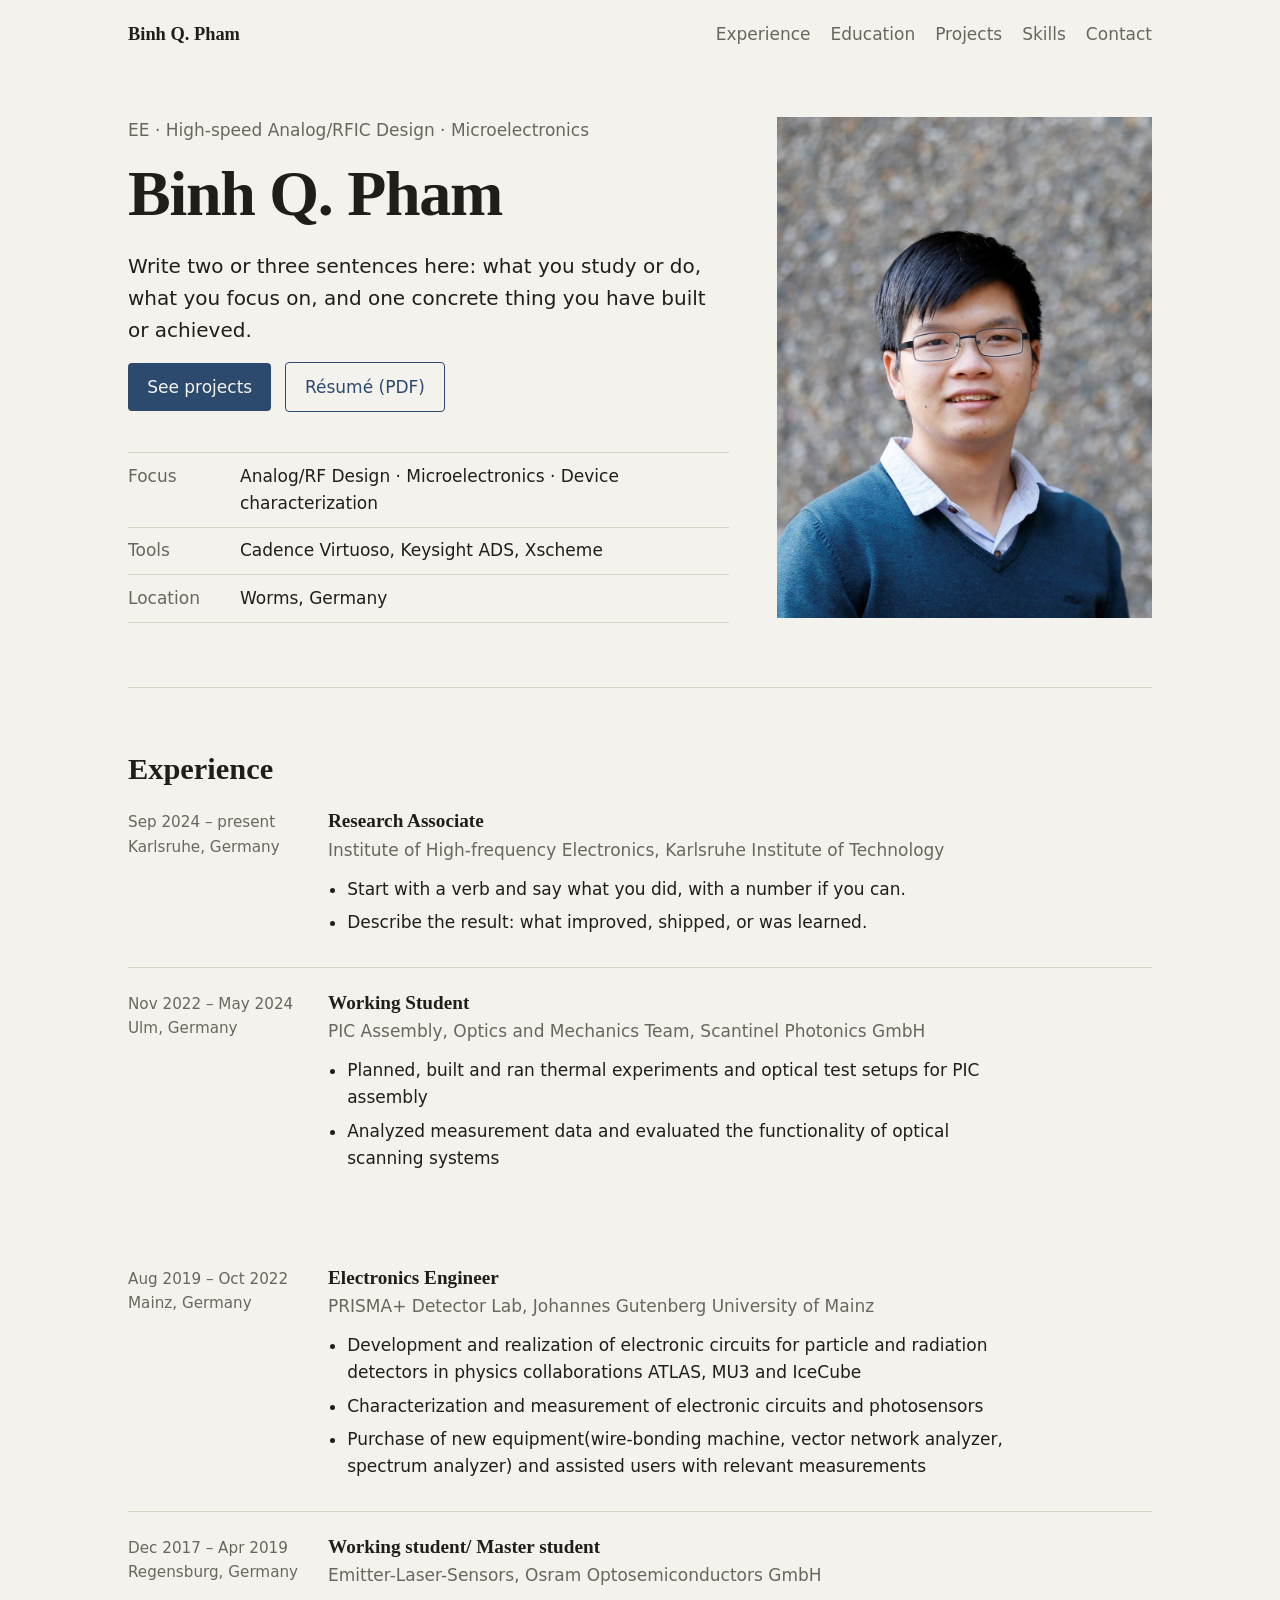
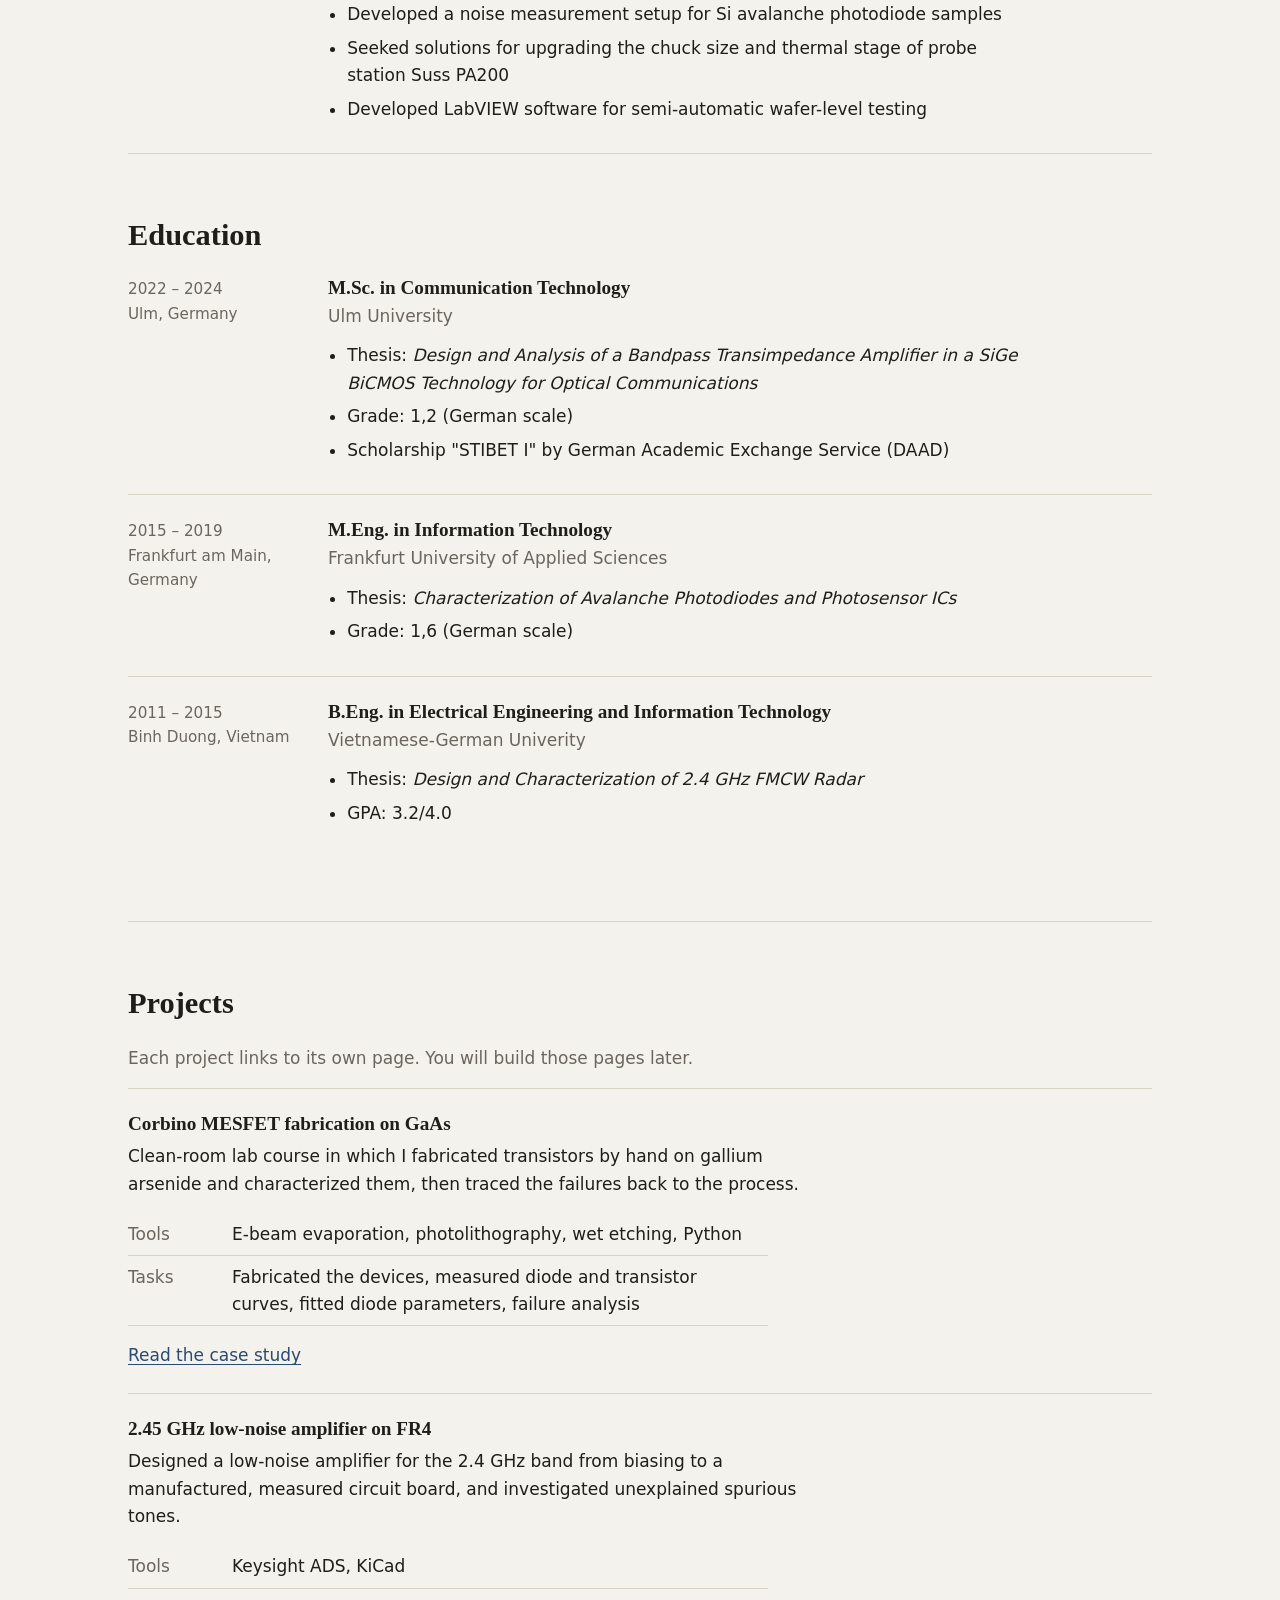
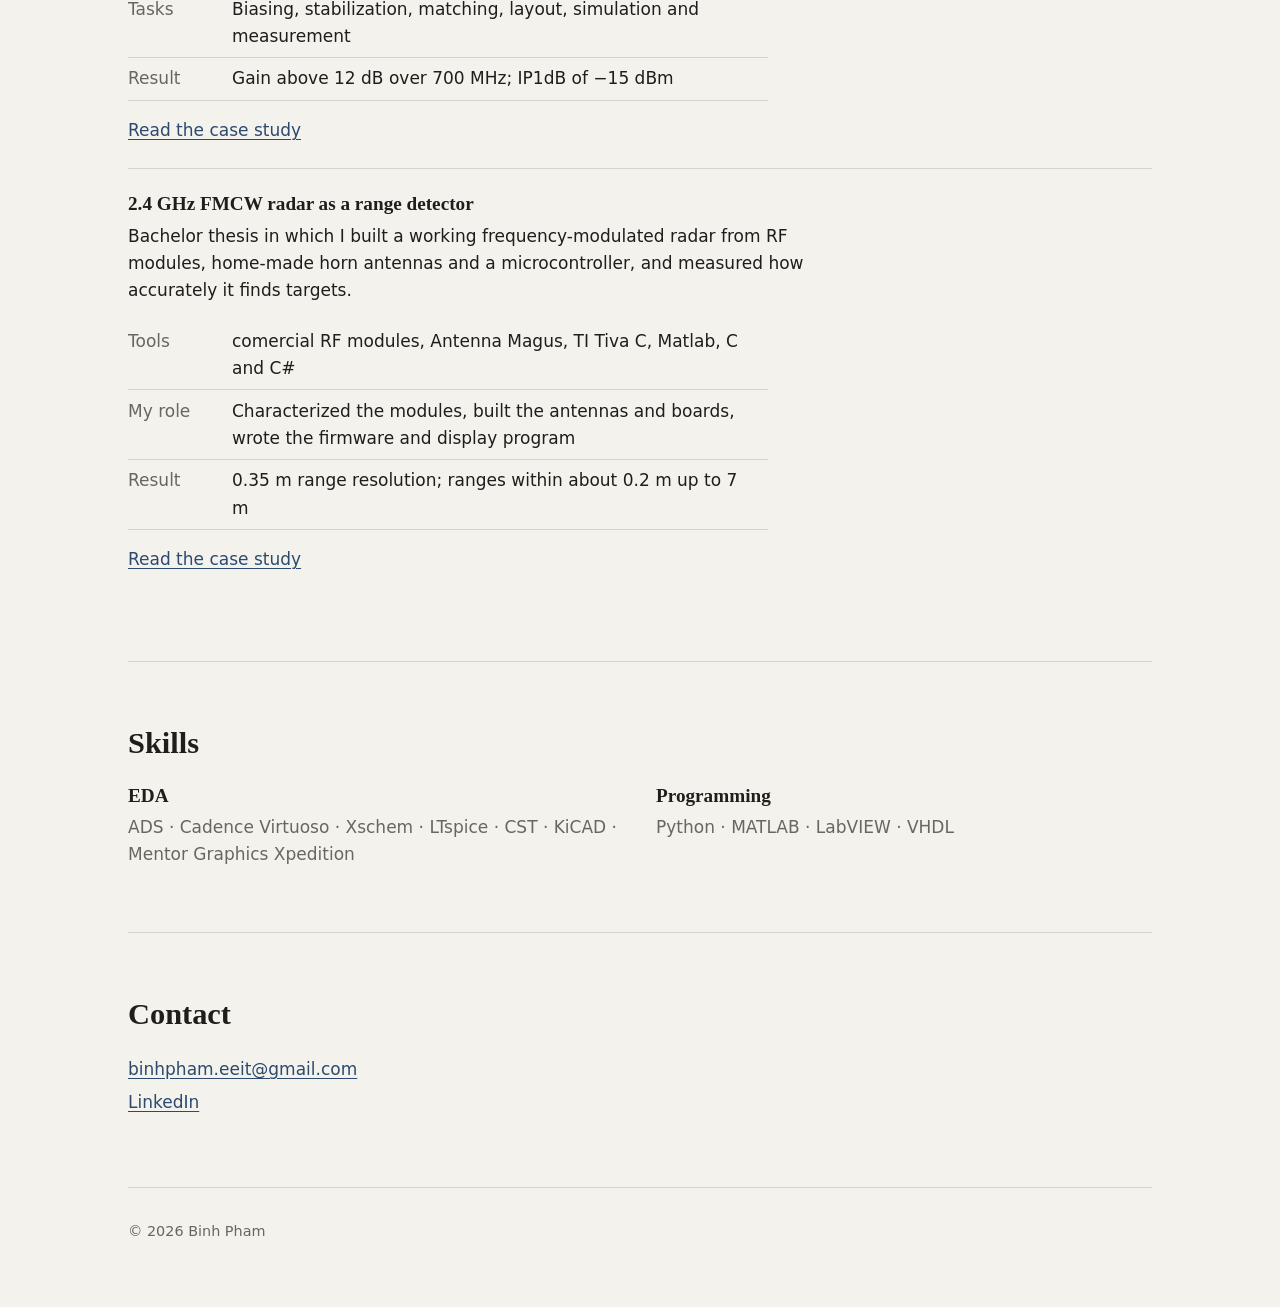
==== commit bd2b794a: "Update index.html" ====
--- a/index.html
+++ b/index.html
@@ -182,18 +182,6 @@
       <p class="section-note">Each project links to its own page. You will build those pages later.</p>
 
       <article class="project">
-        <h3>Project name</h3>
-        <p>Two sentences: what it is and what makes it interesting.</p>
-        <!-- A table is the right tool for rows of facts like this. -->
-        <table>
-          <tr><th scope="row">Tools</th><td>Tool one, tool two</td></tr>
-          <tr><th scope="row">My role</th><td>What you personally did</td></tr>
-          <tr><th scope="row">Result</th><td>The outcome, with a number</td></tr>
-        </table>
-        <a href="projects/project-one.html">Read the case study</a>
-      </article>
-
-      <article class="project">
         <h3>Corbino MESFET fabrication on GaAs</h3>
         <p>Clean-room lab course in which I fabricated transistors by hand on gallium arsenide and characterized them, then traced the failures back to the process.</p>
         <!-- A table is the right tool for rows of facts like this. -->
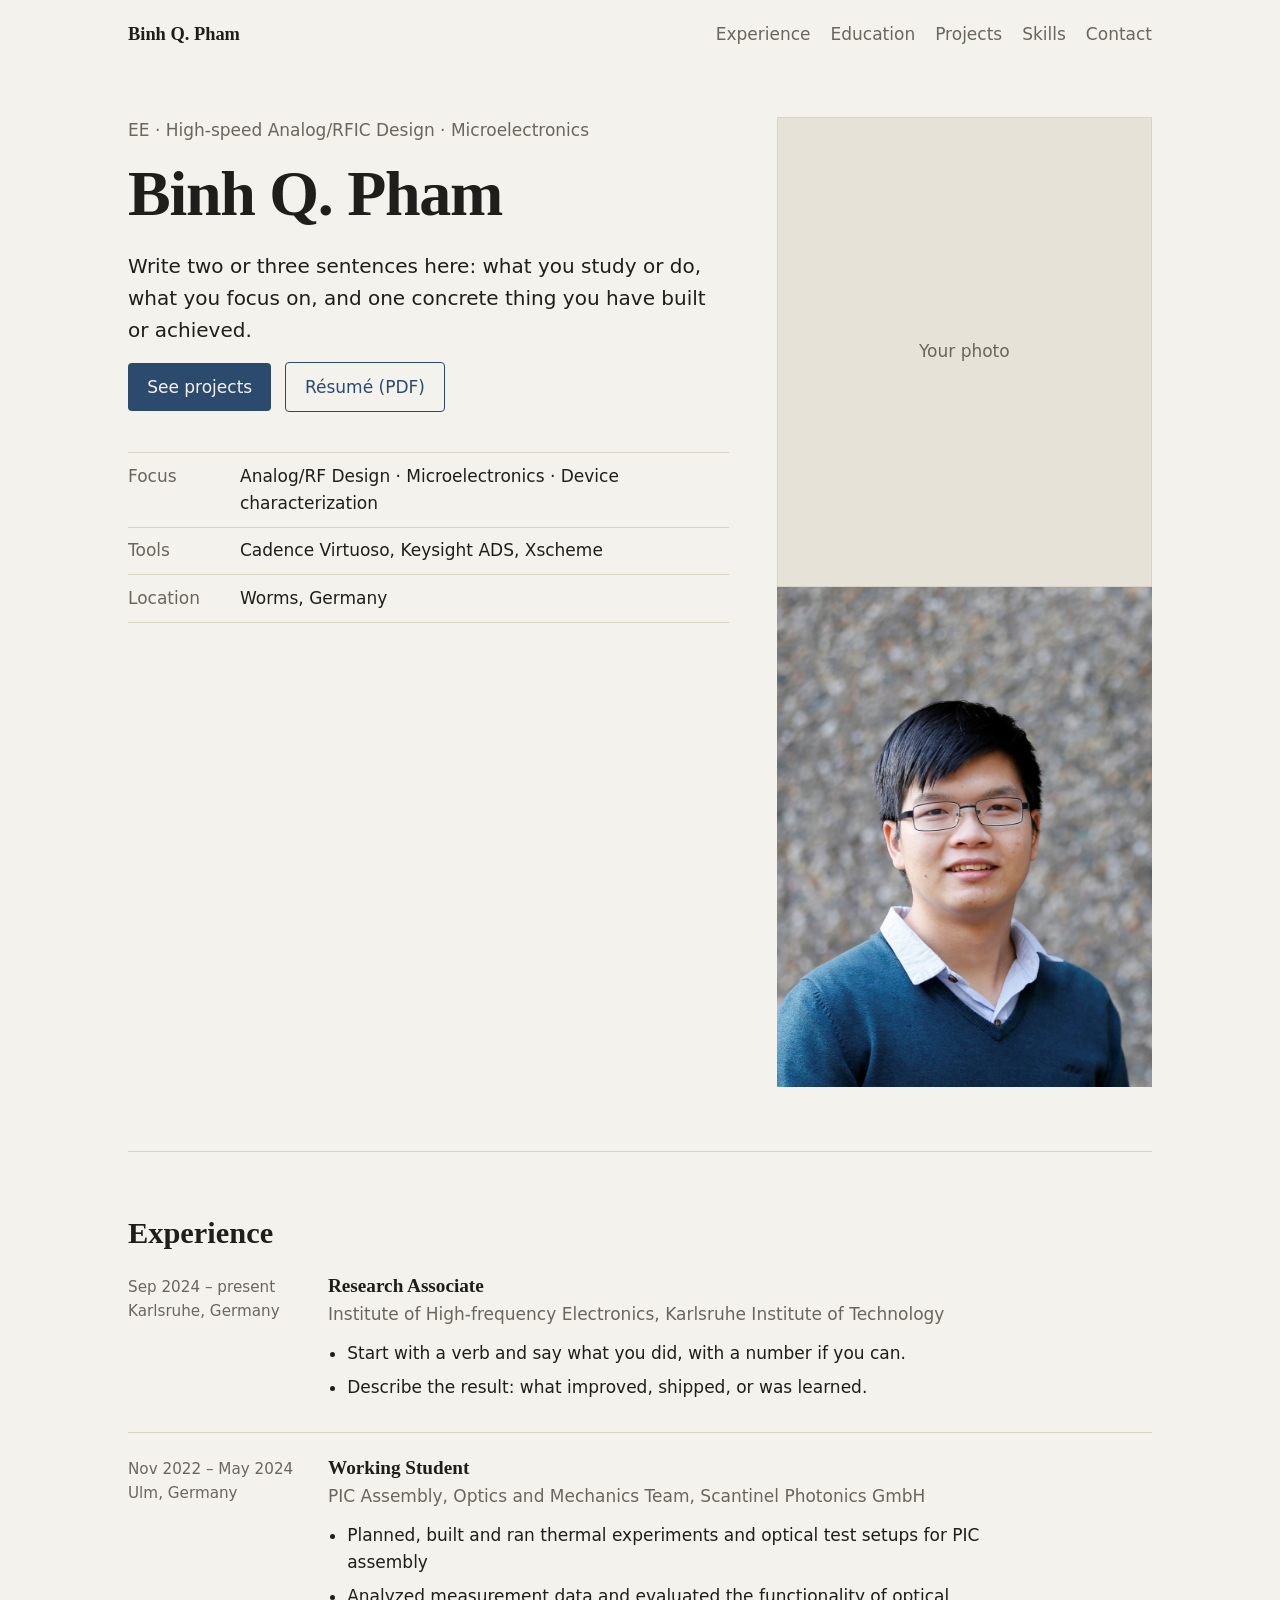
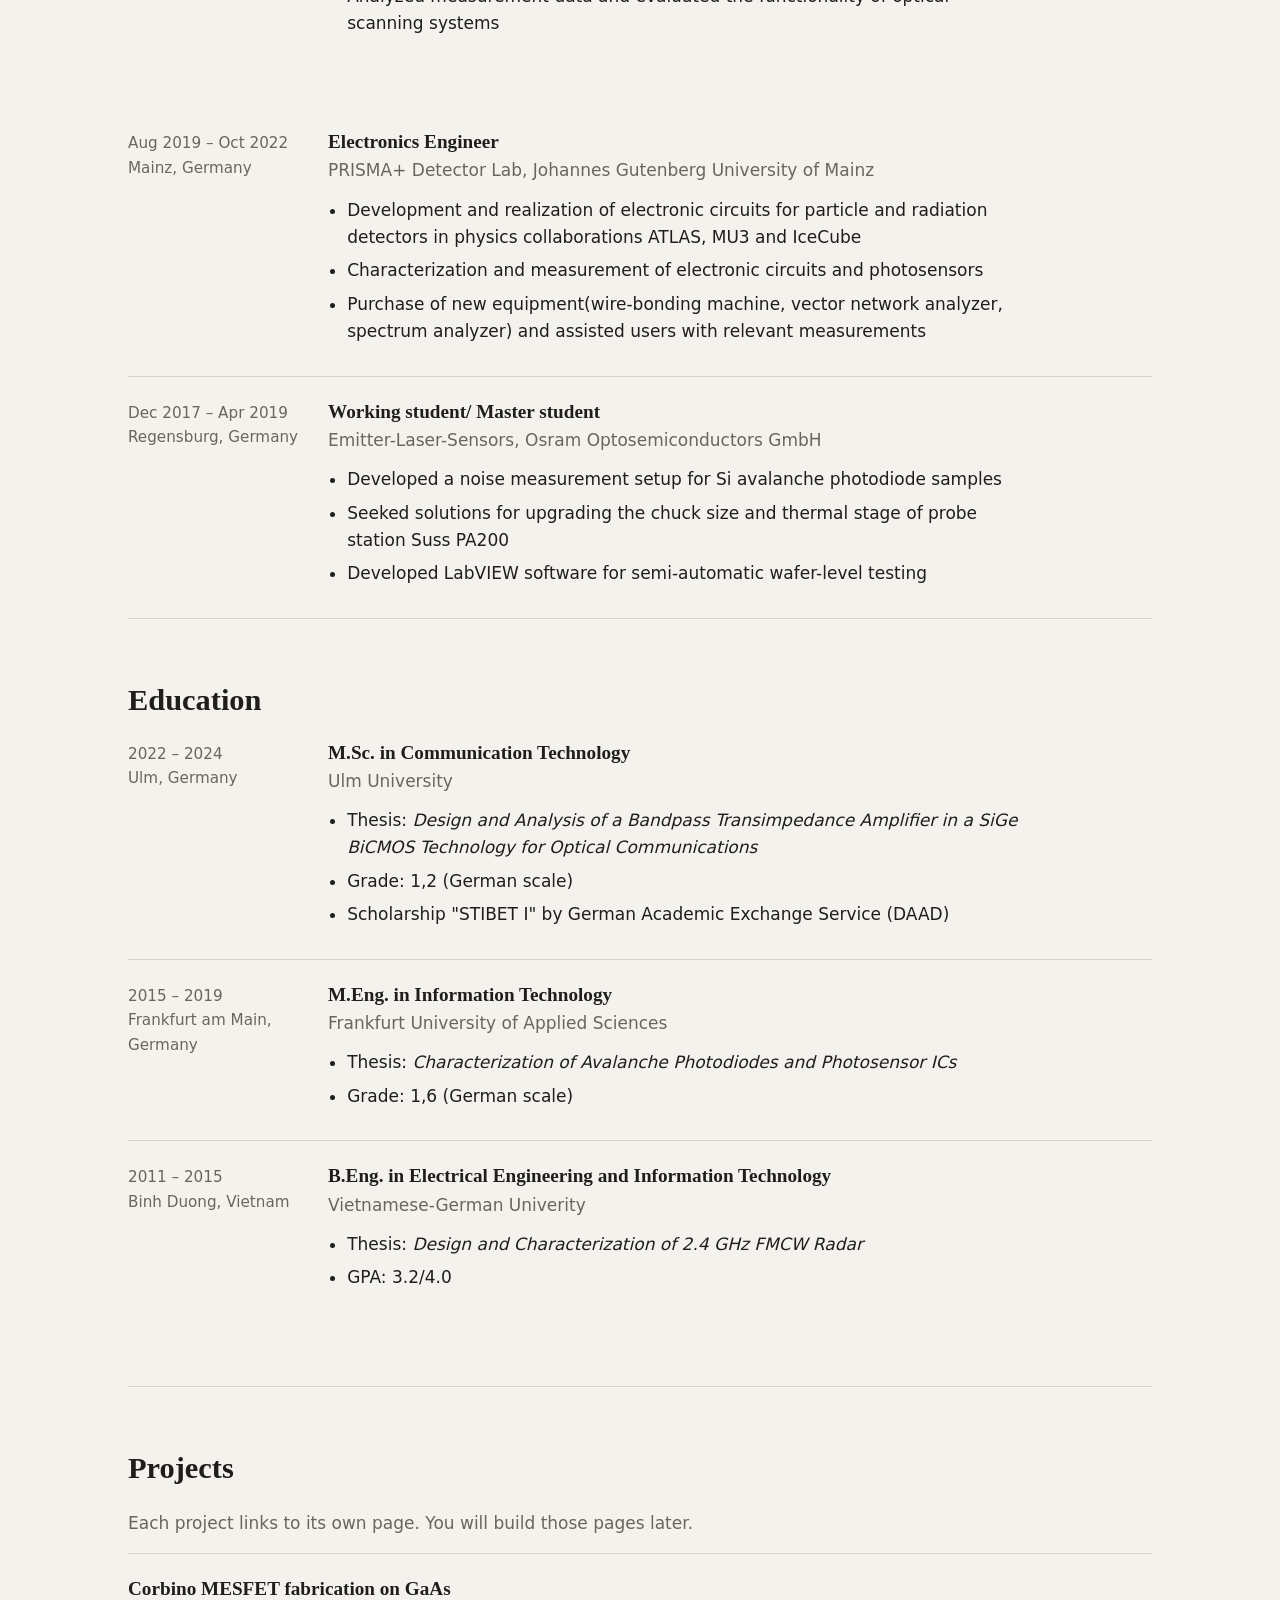
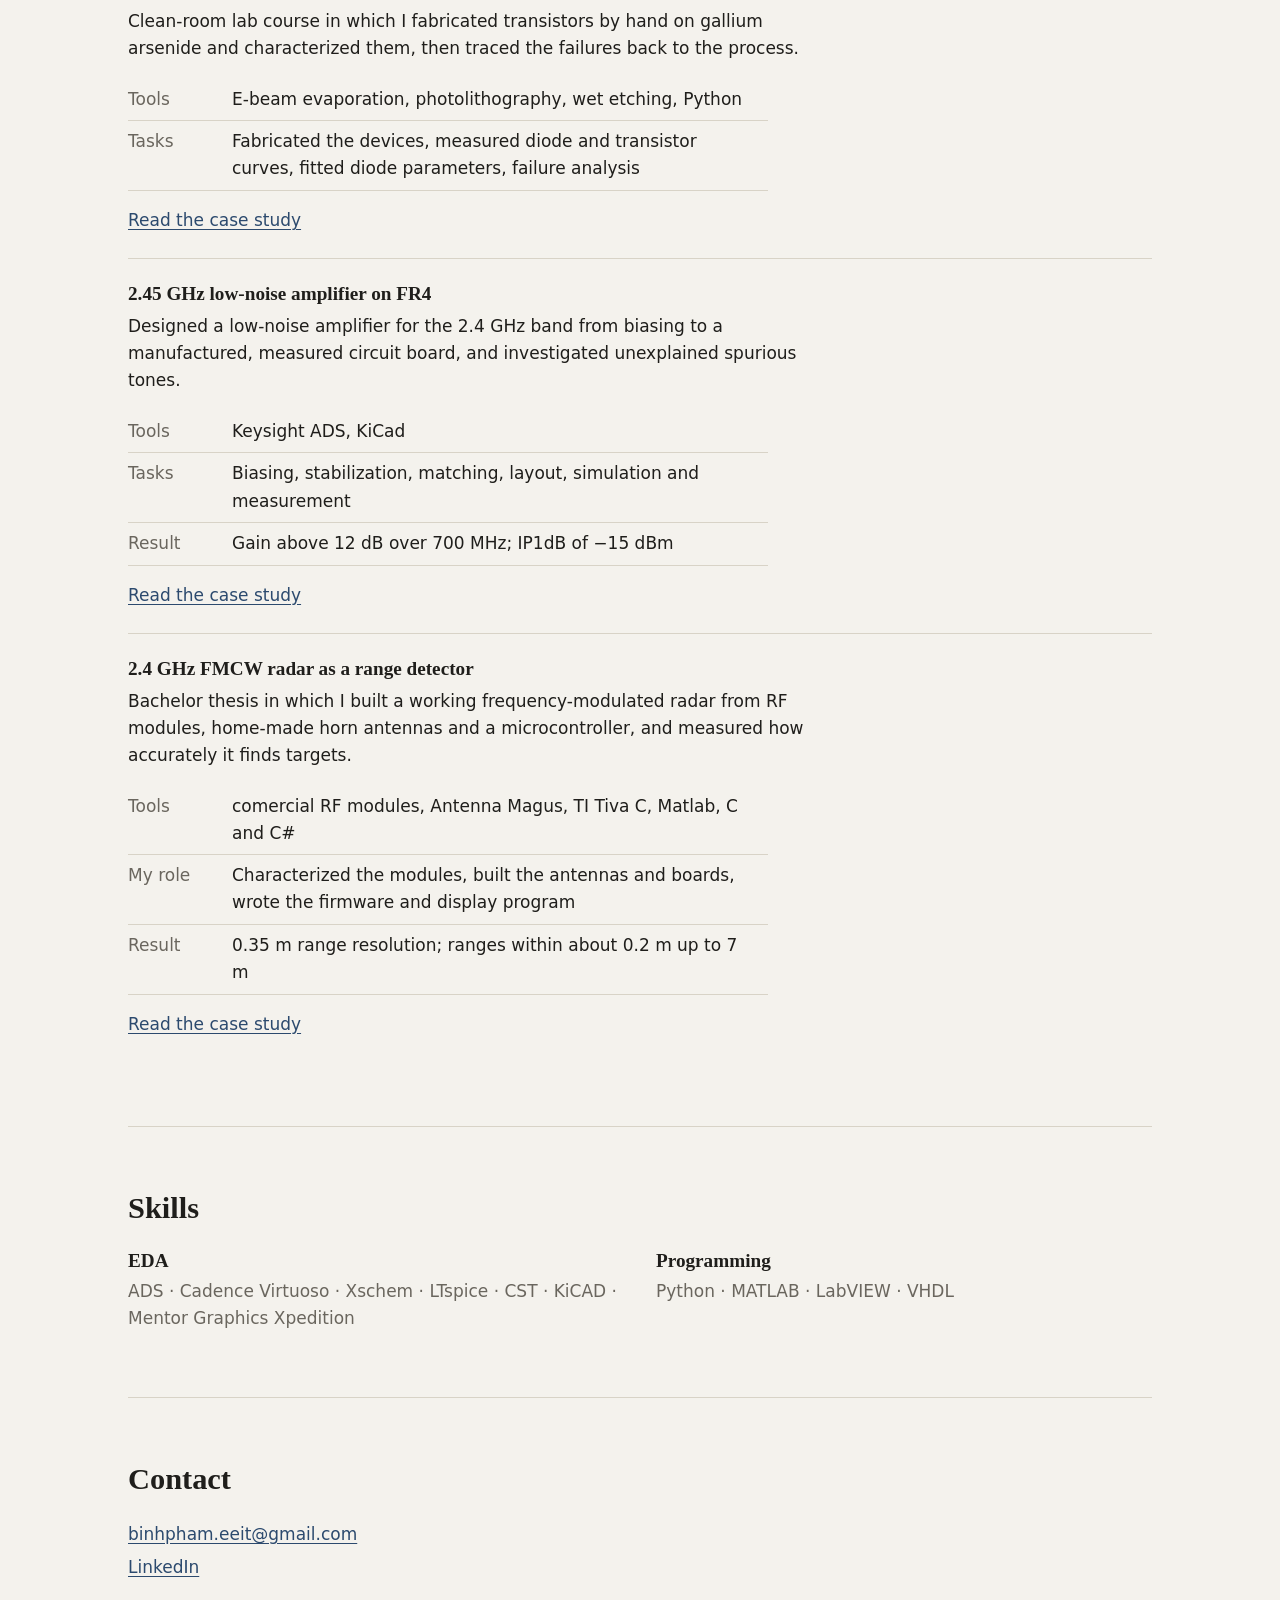
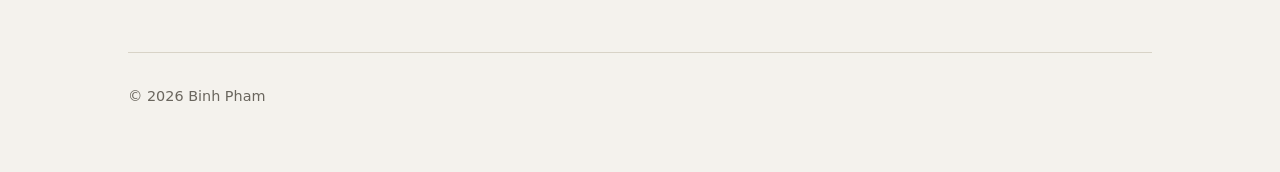
==== commit cd2003e5: "Update index.html" ====
--- a/index.html
+++ b/index.html
@@ -64,7 +64,7 @@
       <!-- Placeholder portrait. Later, replace this whole <div> with:
            <img src="assets/portrait.jpg" alt="Portrait of Your Name"> -->
       <figure class="portrait">
-        <!--div class="portrait-box" role="img" aria-label="Portrait placeholder">Your photo</div-->
+        <div class="portrait-box" role="img" aria-label="Portrait placeholder">Your photo</div>
         <img src="assets/portrait.jpg" alt="Portrait of Binh Q. Pham">
         <!--figcaption>Fig. 1: A caption about the photo</figcaption-->
       </figure>
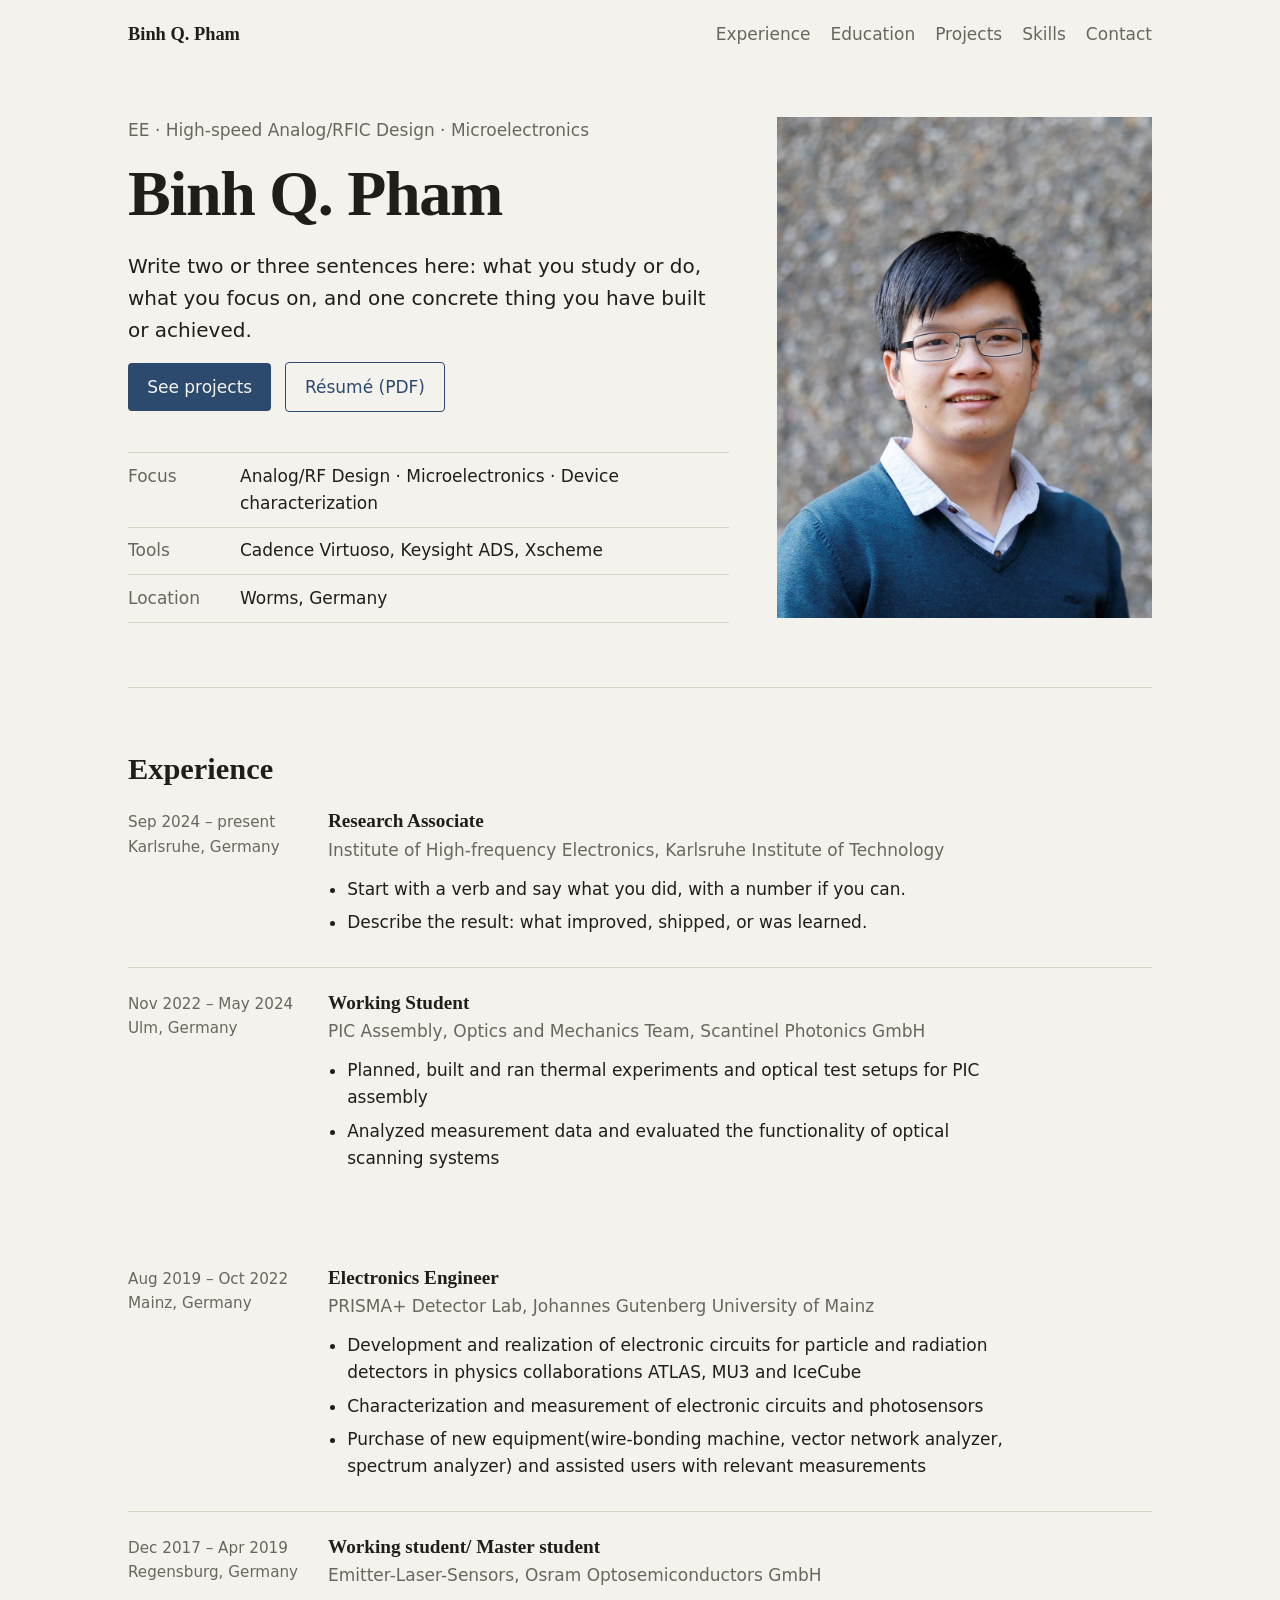
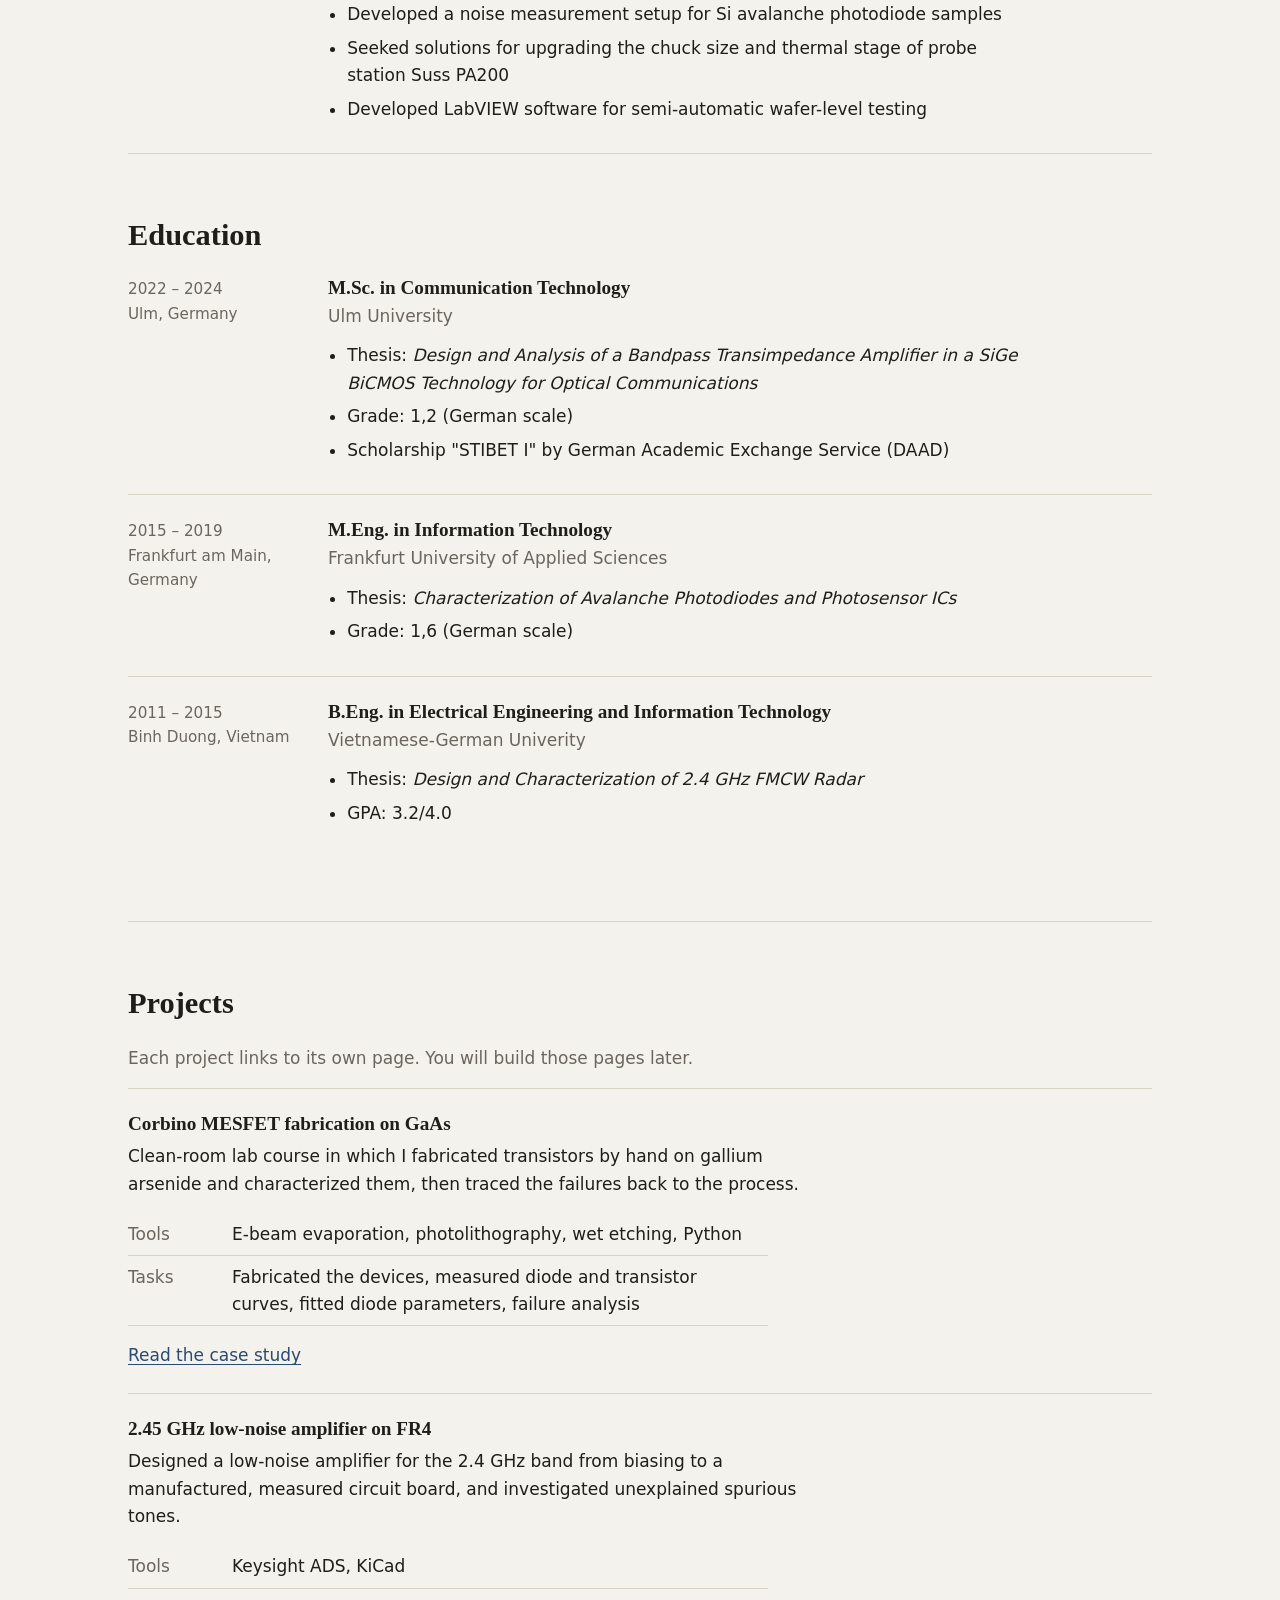
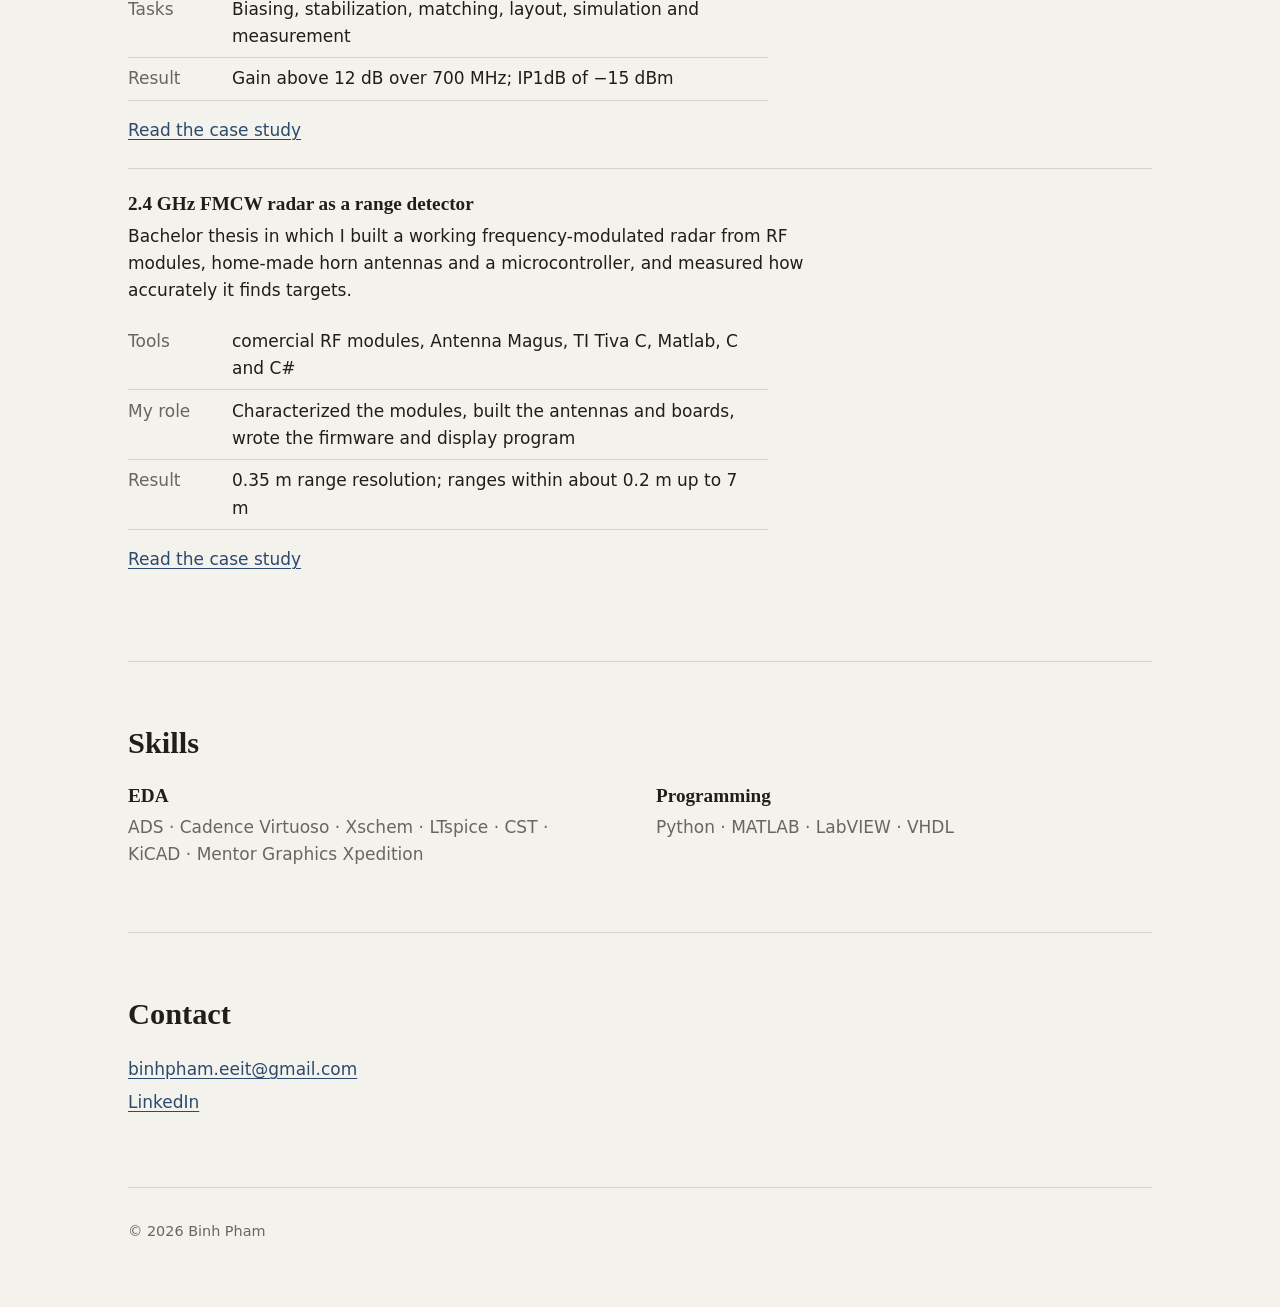
==== commit b860ff24: "Update index.html" ====
--- a/index.html
+++ b/index.html
@@ -64,7 +64,7 @@
       <!-- Placeholder portrait. Later, replace this whole <div> with:
            <img src="assets/portrait.jpg" alt="Portrait of Your Name"> -->
       <figure class="portrait">
-        <div class="portrait-box" role="img" aria-label="Portrait placeholder">Your photo</div>
+        <!--div class="portrait-box" role="img" aria-label="Portrait placeholder">Your photo</div-->
         <img src="assets/portrait.jpg" alt="Portrait of Binh Q. Pham">
         <!--figcaption>Fig. 1: A caption about the photo</figcaption-->
       </figure>
@@ -222,7 +222,8 @@
       <div class="skills">
         <div>
           <h3>EDA</h3>
-          <p>ADS &middot; Cadence Virtuoso &middot; Xschem &middot; LTspice &middot; CST &middot; KiCAD &middot; Mentor Graphics Xpedition</p>
+          <p>ADS &middot; Cadence Virtuoso &middot; Xschem &middot; LTspice &middot; CST &middot; <br>
+            KiCAD &middot; Mentor Graphics Xpedition</p>
         </div>
         <div>
           <h3>Programming</h3>
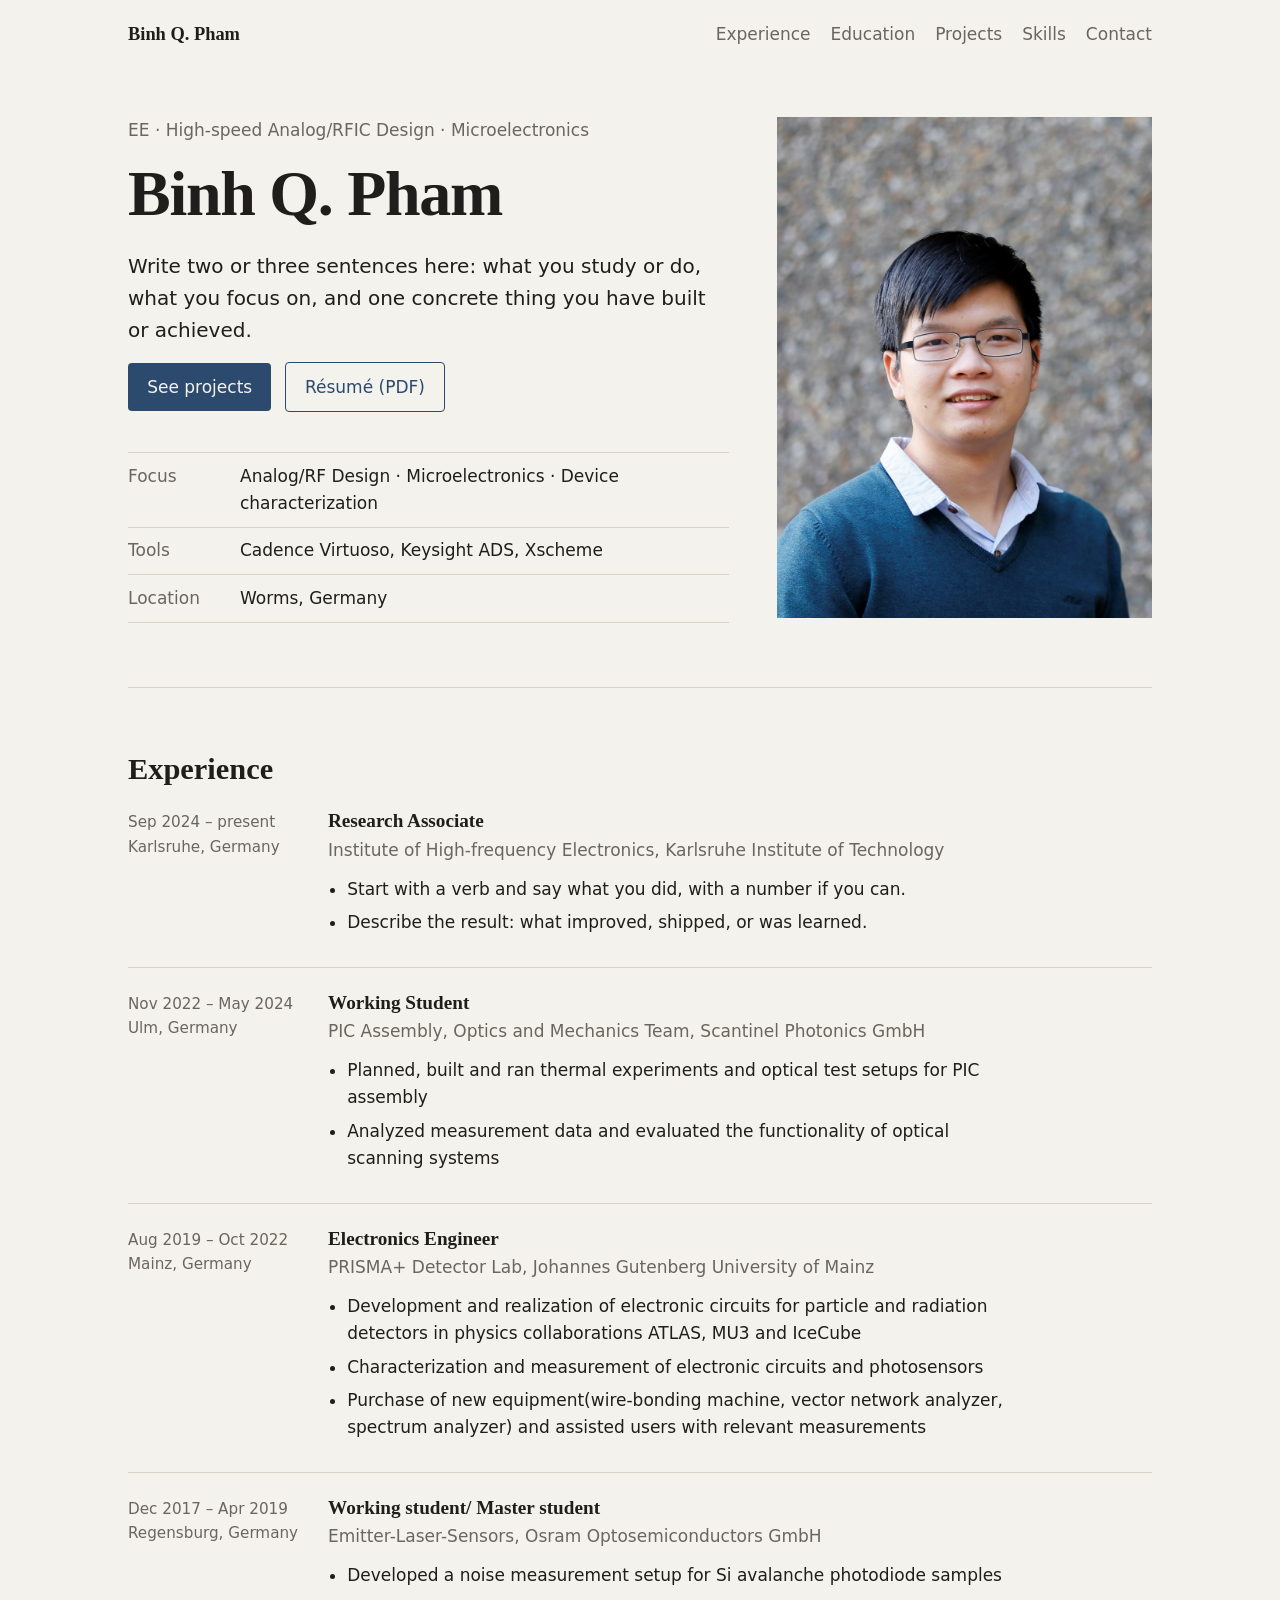
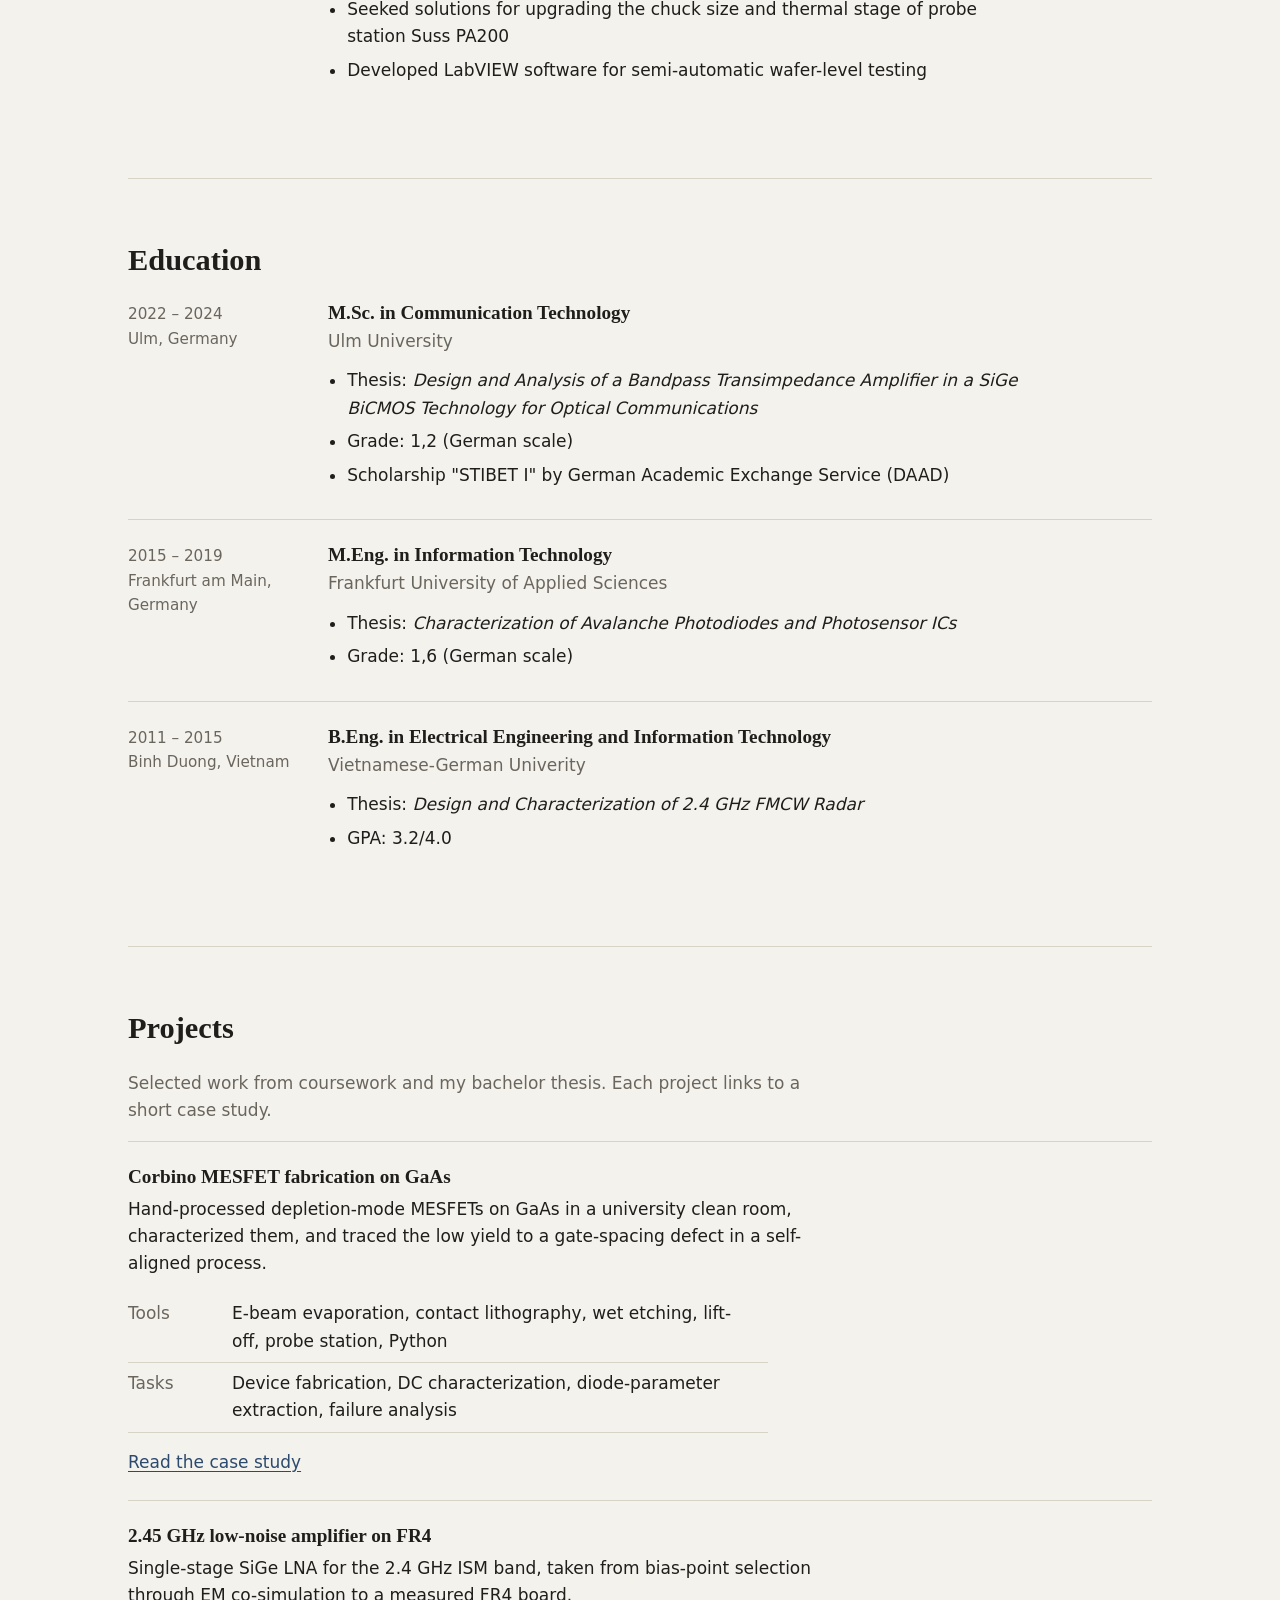
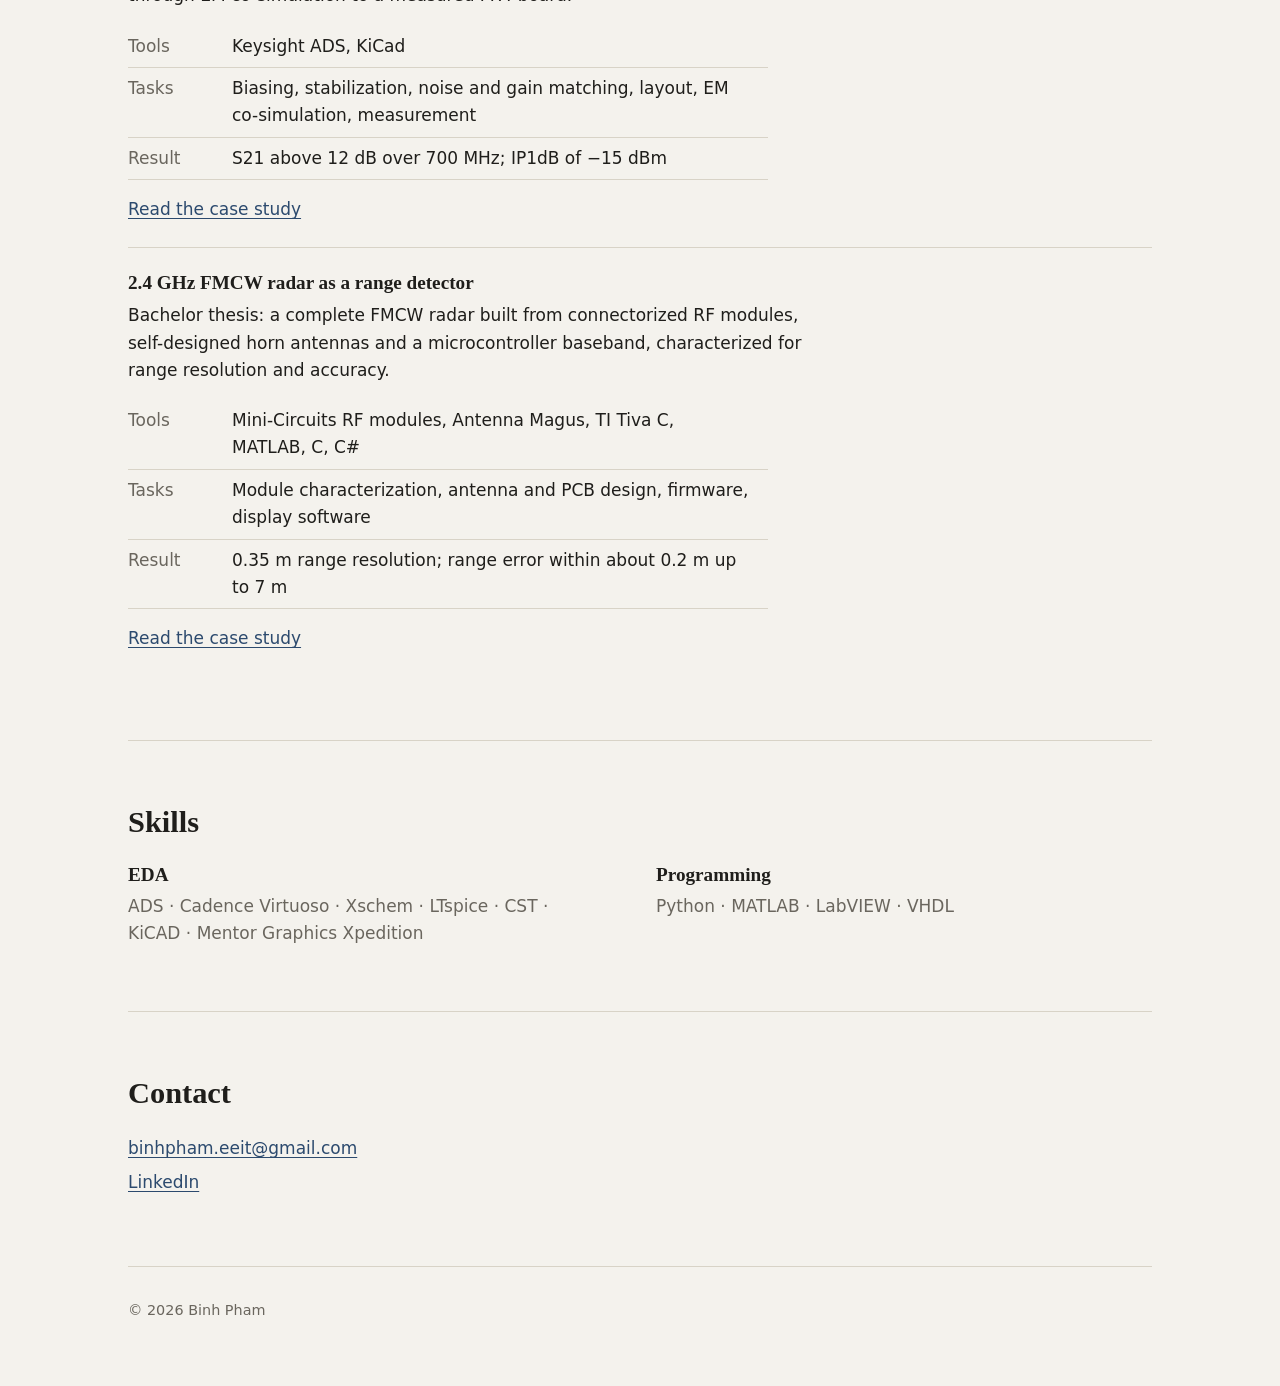
==== commit b61a8715: "Refine project cards and case-study pages Tighten language to an engineering register, correct the G" ====
--- a/index.html
+++ b/index.html
@@ -100,7 +100,6 @@
           </ul>
         </div>
       </article>
-    </section>
 
       <article class="entry">
         <p class="entry-meta">Aug 2019 – Oct 2022<br>Mainz, Germany</p>
@@ -129,6 +128,7 @@
           </ul>
         </div>
       </article>
+    </section>
 
 
     <!-- ===== EDUCATION ===== -->
@@ -179,15 +179,15 @@
     <!-- ===== PROJECTS ===== -->
     <section id="projects">
       <h2>Projects</h2>
-      <p class="section-note">Each project links to its own page. You will build those pages later.</p>
+      <p class="section-note">Selected work from coursework and my bachelor thesis. Each project links to a short case study.</p>
 
       <article class="project">
         <h3>Corbino MESFET fabrication on GaAs</h3>
-        <p>Clean-room lab course in which I fabricated transistors by hand on gallium arsenide and characterized them, then traced the failures back to the process.</p>
+        <p>Hand-processed depletion-mode MESFETs on GaAs in a university clean room, characterized them, and traced the low yield to a gate-spacing defect in a self-aligned process.</p>
         <!-- A table is the right tool for rows of facts like this. -->
         <table>
-          <tr><th scope="row">Tools</th><td>E-beam evaporation, photolithography, wet etching, Python</td></tr>
-          <tr><th scope="row">Tasks</th><td>Fabricated the devices, measured diode and transistor curves, fitted diode parameters, failure analysis</td></tr>
+          <tr><th scope="row">Tools</th><td>E-beam evaporation, contact lithography, wet etching, lift-off, probe station, Python</td></tr>
+          <tr><th scope="row">Tasks</th><td>Device fabrication, DC characterization, diode-parameter extraction, failure analysis</td></tr>
           <!--tr><th scope="row">Result</th><td>1 of 4 wafers gave working transistors; gap of 1.8 µm vs under 0.5 µm explained the failures</td></tr-->
         </table>
         <a href="projects/semiconductor-lab.html">Read the case study</a>
@@ -195,22 +195,22 @@
 
       <article class="project">
         <h3>2.45 GHz low-noise amplifier on FR4</h3>
-        <p>Designed a low-noise amplifier for the 2.4 GHz band from biasing to a manufactured, measured circuit board, and investigated unexplained spurious tones.</p>
+        <p>Single-stage SiGe LNA for the 2.4 GHz ISM band, taken from bias-point selection through EM co-simulation to a measured FR4 board.</p>
         <table>
           <tr><th scope="row">Tools</th><td>Keysight ADS, KiCad</td></tr>
-          <tr><th scope="row">Tasks</th><td>Biasing, stabilization, matching, layout, simulation and measurement</td></tr>
-          <tr><th scope="row">Result</th><td>Gain above 12 dB over 700 MHz; IP1dB of −15 dBm</td></tr>
+          <tr><th scope="row">Tasks</th><td>Biasing, stabilization, noise and gain matching, layout, EM co-simulation, measurement</td></tr>
+          <tr><th scope="row">Result</th><td>S21 above 12 dB over 700 MHz; IP1dB of −15 dBm</td></tr>
         </table>
         <a href="projects/lna-2p45ghz.html">Read the case study</a>
       </article>
 
       <article class="project">
         <h3>2.4 GHz FMCW radar as a range detector</h3>
-        <p>Bachelor thesis in which I built a working frequency-modulated radar from RF modules, home-made horn antennas and a microcontroller, and measured how accurately it finds targets.</p>
+        <p>Bachelor thesis: a complete FMCW radar built from connectorized RF modules, self-designed horn antennas and a microcontroller baseband, characterized for range resolution and accuracy.</p>
         <table>
-          <tr><th scope="row">Tools</th><td>comercial RF modules, Antenna Magus, TI Tiva C, Matlab, C and C#</td></tr>
-          <tr><th scope="row">My role</th><td>Characterized the modules, built the antennas and boards, wrote the firmware and display program</td></tr>
-          <tr><th scope="row">Result</th><td>0.35 m range resolution; ranges within about 0.2 m up to 7 m</td></tr>
+          <tr><th scope="row">Tools</th><td>Mini-Circuits RF modules, Antenna Magus, TI Tiva C, MATLAB, C, C#</td></tr>
+          <tr><th scope="row">Tasks</th><td>Module characterization, antenna and PCB design, firmware, display software</td></tr>
+          <tr><th scope="row">Result</th><td>0.35 m range resolution; range error within about 0.2 m up to 7 m</td></tr>
         </table>
         <a href="projects/fmcw-radar.html">Read the case study</a>
       </article>
